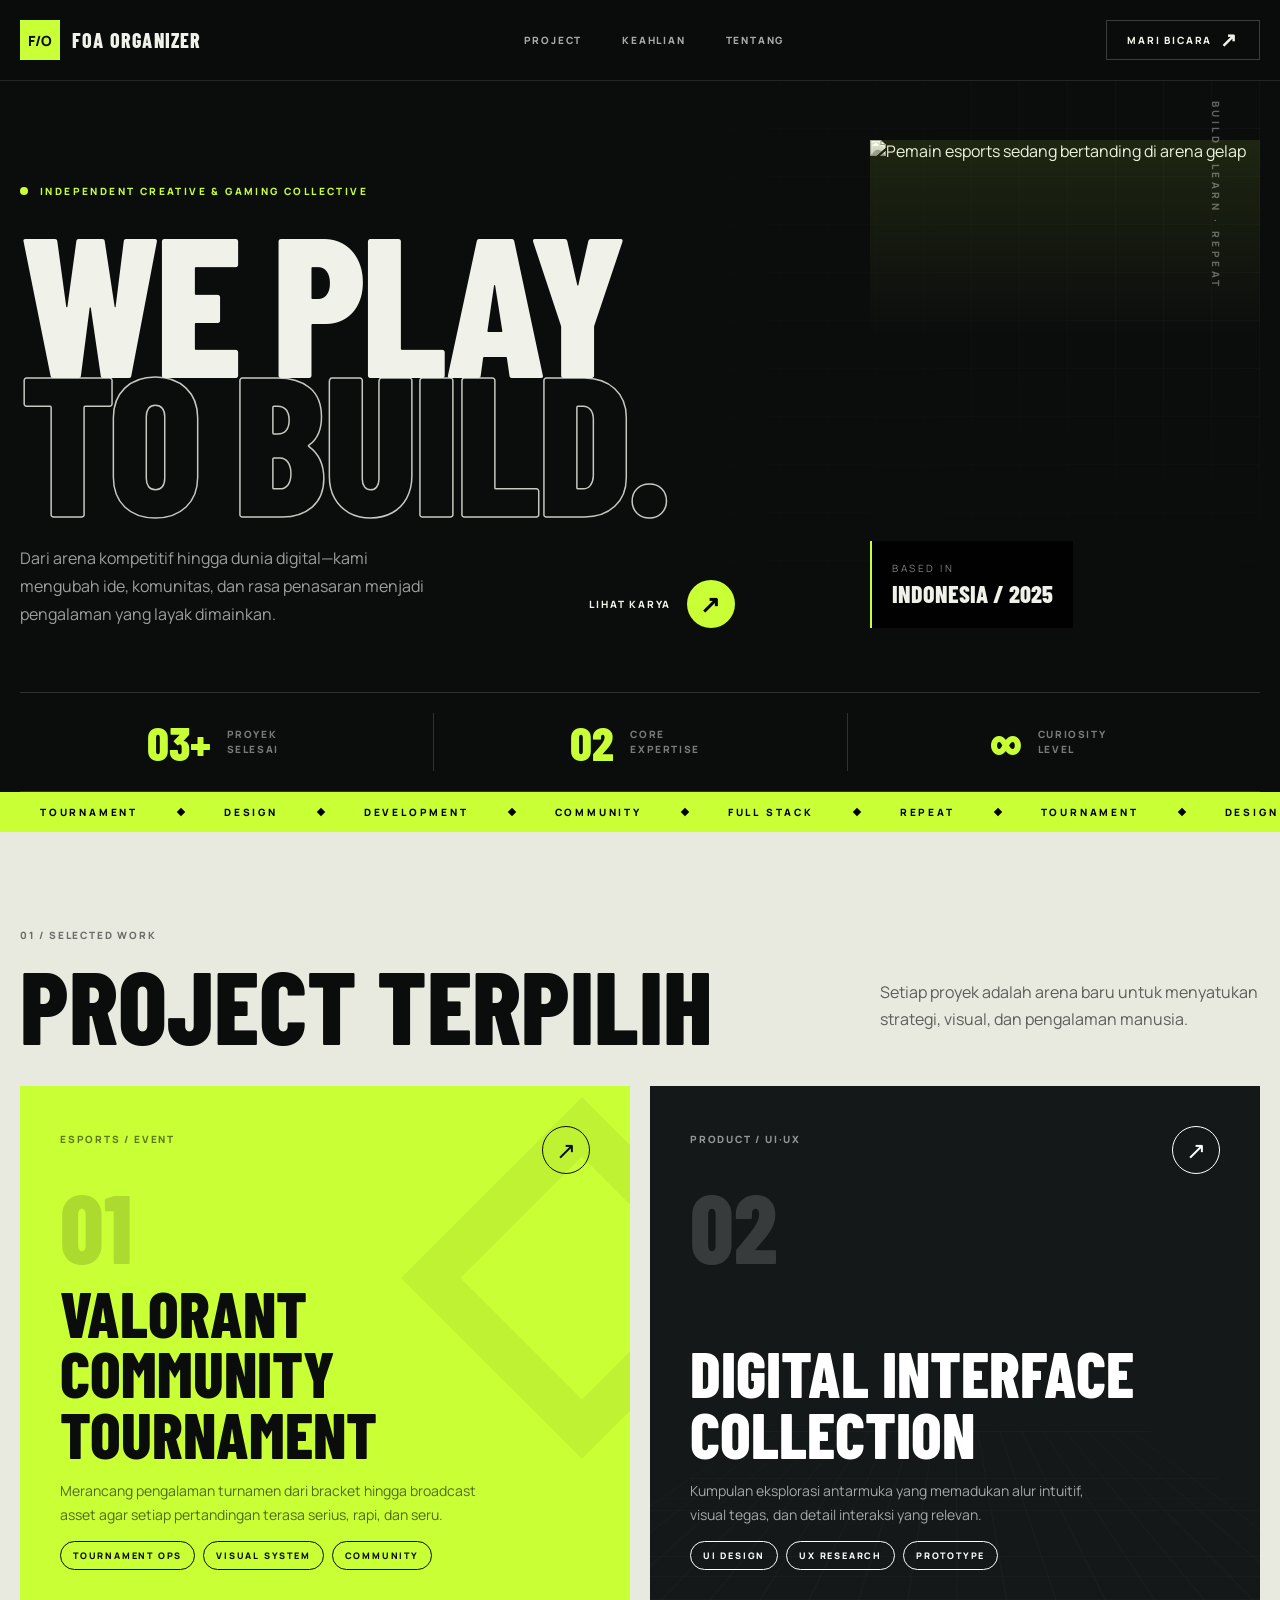
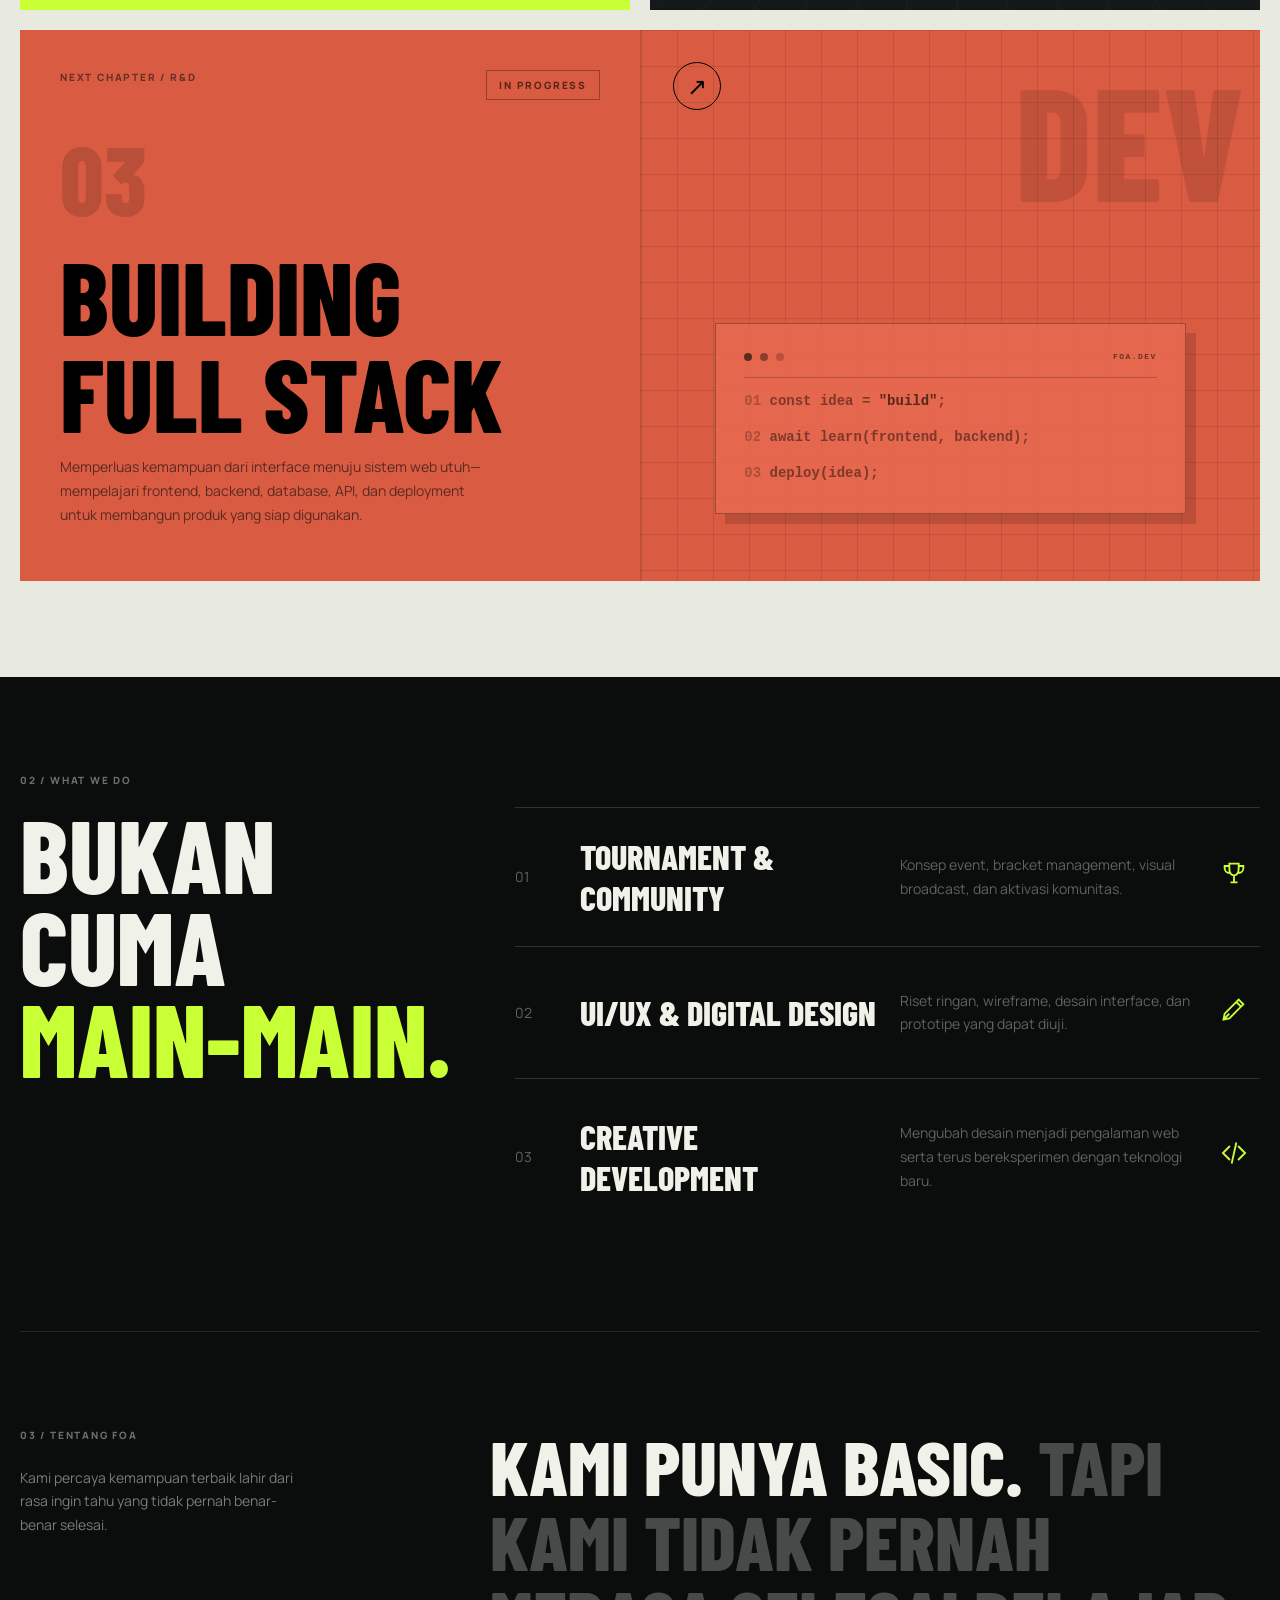
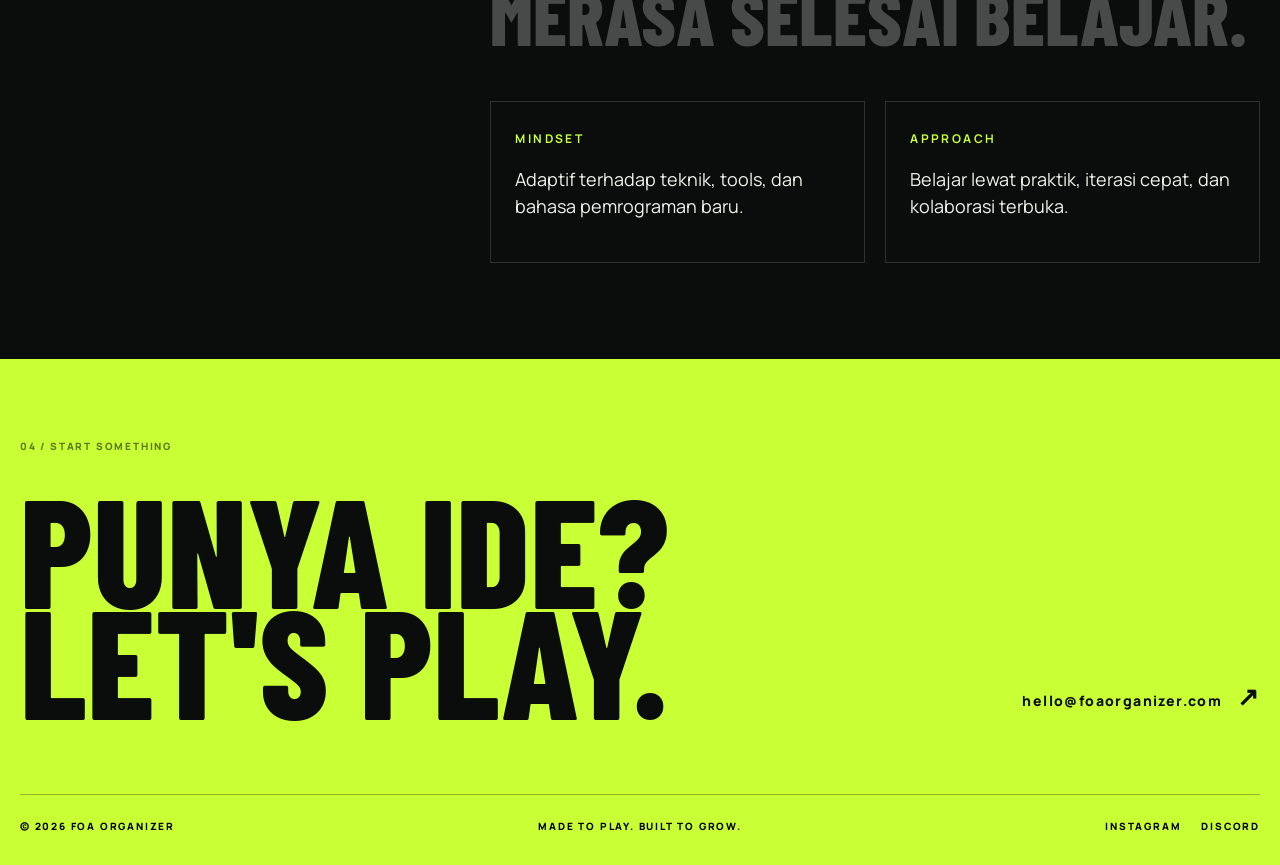
==== portofolio/index.html @ d1e30b4e "Add files via upload" ====
<!doctype html>
<html lang="id">
  <head>
    <meta charset="UTF-8" />
    <meta name="viewport" content="width=device-width, initial-scale=1.0" />
    <meta
      name="description"
      content="FOA Organizer — independent creative and gaming collective."
    />
    <title>FOA Organizer</title>
    <link rel="preconnect" href="https://fonts.googleapis.com" />
    <link rel="preconnect" href="https://fonts.gstatic.com" crossorigin />
    <link
      href="https://fonts.googleapis.com/css2?family=Barlow+Condensed:wght@600;700;800;900&family=Manrope:wght@400;500;600;700;800&display=swap"
      rel="stylesheet"
    />
    <link rel="stylesheet" href="styles.css" />
  </head>
  <body>
    <div class="site-shell">
      <header class="site-header">
        <div class="container header-inner">
          <a href="#" class="brand" aria-label="FOA Organizer">
            <span class="brand-mark">F/O</span>
            <span class="display-font brand-name">FOA ORGANIZER</span>
          </a>
          <nav class="desktop-nav" aria-label="Navigasi utama">
            <a href="#project" class="nav-link">Project</a>
            <a href="#keahlian" class="nav-link">Keahlian</a>
            <a href="#tentang" class="nav-link">Tentang</a>
          </nav>
          <a href="#kontak" class="contact-link desktop-contact"
            >Mari bicara <span class="arrow-icon">↗</span></a
          >
          <button
            class="menu-toggle"
            type="button"
            aria-label="Buka menu"
            aria-expanded="false"
          >
            <span></span><span></span>
          </button>
        </div>
        <nav class="mobile-nav" aria-label="Navigasi mobile" hidden>
          <a href="#project">Project</a>
          <a href="#keahlian">Keahlian</a>
          <a href="#tentang">Tentang</a>
          <a href="#kontak" class="mobile-contact"
            >Mari bicara <span class="arrow-icon">↗</span></a
          >
        </nav>
      </header>

      <main>
        <section class="hero container">
          <div class="hero-grid" aria-hidden="true"></div>
          <div class="hero-content">
            <div>
              <div class="eyebrow status">
                <span class="status-dot"></span>Independent creative &amp;
                gaming collective
              </div>
              <h1 class="display-font hero-title">
                WE PLAY<span class="outline-text">TO BUILD.</span>
              </h1>
              <div class="hero-intro">
                <p>
                  Dari arena kompetitif hingga dunia digital—kami mengubah ide,
                  komunitas, dan rasa penasaran menjadi pengalaman yang layak
                  dimainkan.
                </p>
                <a href="#project" class="work-link"
                  >Lihat karya <span class="round-arrow">↗</span></a
                >
              </div>
            </div>
            <div class="hero-image-wrap">
              <div class="hero-image">
                <img
                  src="https://images.unsplash.com/photo-1564091027786-0d18847936eb?crop=entropy&amp;cs=tinysrgb&amp;fit=crop&amp;fm=jpg&amp;q=85&amp;w=1400"
                  alt="Pemain esports sedang bertanding di arena gelap"
                  fetchpriority="high"
                />
                <div class="image-gradient"></div>
                <div class="location-label">
                  <span>Based in</span>
                  <strong class="display-font">INDONESIA / 2025</strong>
                </div>
              </div>
              <span class="image-note">Build · Learn · Repeat</span>
            </div>
          </div>
          <div class="stats">
            <div>
              <strong class="display-font">03+</strong
              ><span>Proyek selesai</span>
            </div>
            <div>
              <strong class="display-font">02</strong
              ><span>Core expertise</span>
            </div>
            <div>
              <strong class="display-font">∞</strong
              ><span>Curiosity level</span>
            </div>
          </div>
        </section>

        <div class="ticker" aria-hidden="true">
          <div class="ticker-track">
            <div class="ticker-group">
              <span>TOURNAMENT</span><i></i><span>DESIGN</span><i></i
              ><span>DEVELOPMENT</span><i></i> <span>COMMUNITY</span><i></i
              ><span>FULL STACK</span><i></i><span>REPEAT</span><i></i>
            </div>
            <div class="ticker-group">
              <span>TOURNAMENT</span><i></i><span>DESIGN</span><i></i
              ><span>DEVELOPMENT</span><i></i> <span>COMMUNITY</span><i></i
              ><span>FULL STACK</span><i></i><span>REPEAT</span><i></i>
            </div>
          </div>
        </div>

        <section id="project" class="projects section-light">
          <div class="container">
            <div class="section-heading">
              <div>
                <p class="section-kicker">01 / Selected work</p>
                <h2 class="display-font">PROJECT TERPILIH</h2>
              </div>
              <p>
                Setiap proyek adalah arena baru untuk menyatukan strategi,
                visual, dan pengalaman manusia.
              </p>
            </div>
            <div class="project-cards">
              <article class="project-card lime-card">
                <div class="lime-shape" aria-hidden="true"></div>
                <div class="card-top">
                  <div>
                    <span class="card-category">ESPORTS / EVENT</span
                    ><span class="project-number display-font">01</span>
                  </div>
                  <span class="card-arrow">↗</span>
                </div>
                <div>
                  <h3 class="display-font">Valorant Community Tournament</h3>
                  <p>
                    Merancang pengalaman turnamen dari bracket hingga broadcast
                    asset agar setiap pertandingan terasa serius, rapi, dan
                    seru.
                  </p>
                  <div class="tags">
                    <span>Tournament Ops</span><span>Visual System</span
                    ><span>Community</span>
                  </div>
                </div>
              </article>
              <article class="project-card dark-card">
                <div class="project-grid" aria-hidden="true"></div>
                <div class="card-top">
                  <div>
                    <span class="card-category">PRODUCT / UI·UX</span
                    ><span class="project-number display-font">02</span>
                  </div>
                  <span class="card-arrow">↗</span>
                </div>
                <div>
                  <h3 class="display-font">Digital Interface Collection</h3>
                  <p>
                    Kumpulan eksplorasi antarmuka yang memadukan alur intuitif,
                    visual tegas, dan detail interaksi yang relevan.
                  </p>
                  <div class="tags">
                    <span>UI Design</span><span>UX Research</span
                    ><span>Prototype</span>
                  </div>
                </div>
              </article>
            </div>
            <article class="next-chapter">
              <div class="next-copy">
                <div class="card-top">
                  <span class="card-category">NEXT CHAPTER / R&amp;D</span
                  ><span class="progress-label">In progress</span>
                </div>
                <div>
                  <span class="project-number display-font">03</span>
                  <h3 class="display-font">BUILDING<br />FULL STACK</h3>
                  <p>
                    Memperluas kemampuan dari interface menuju sistem web
                    utuh—mempelajari frontend, backend, database, API, dan
                    deployment untuk membangun produk yang siap digunakan.
                  </p>
                </div>
              </div>
              <div class="code-art">
                <div class="code-window">
                  <div class="code-window-head">
                    <span></span><span></span><span></span
                    ><small>foa.dev</small>
                  </div>
                  <div class="code-lines">
                    <p><b>01</b> const idea = <em>"build"</em>;</p>
                    <p><b>02</b> await learn(frontend, backend);</p>
                    <p><b>03</b> deploy(idea);</p>
                  </div>
                </div>
                <span class="code-title display-font">DEV</span
                ><span class="city-arrow">↗</span>
              </div>
            </article>
          </div>
        </section>

        <section id="keahlian" class="services container">
          <p class="section-kicker muted">02 / What we do</p>
          <div class="services-layout">
            <h2 class="display-font">
              BUKAN CUMA<br /><span>MAIN-MAIN.</span>
            </h2>
            <div>
              <div class="service-row">
                <span>01</span>
                <h3 class="display-font">Tournament &amp; Community</h3>
                <p>
                  Konsep event, bracket management, visual broadcast, dan
                  aktivasi komunitas.
                </p>
                <b aria-hidden="true"
                  ><svg viewBox="0 0 24 24">
                    <path
                      d="M8 4h8v4c0 4-1.8 6-4 6s-4-2-4-6V4ZM9 20h6M12 14v6M8 6H4v2c0 2.2 1.8 4 4 4M16 6h4v2c0 2.2-1.8 4-4 4"
                    /></svg
                ></b>
              </div>
              <div class="service-row">
                <span>02</span>
                <h3 class="display-font">UI/UX &amp; Digital Design</h3>
                <p>
                  Riset ringan, wireframe, desain interface, dan prototipe yang
                  dapat diuji.
                </p>
                <b aria-hidden="true"
                  ><svg viewBox="0 0 24 24">
                    <path
                      d="m4 16-1 5 5-1L20 8l-4-4L4 16ZM14 6l4 4M3 21l5-5"
                    /></svg
                ></b>
              </div>
              <div class="service-row">
                <span>03</span>
                <h3 class="display-font">Creative Development</h3>
                <p>
                  Mengubah desain menjadi pengalaman web serta terus
                  bereksperimen dengan teknologi baru.
                </p>
                <b aria-hidden="true"
                  ><svg viewBox="0 0 24 24">
                    <path d="m8.5 6-6 6 6 6M15.5 6l6 6-6 6M14 3l-4 18" /></svg
                ></b>
              </div>
            </div>
          </div>
        </section>

        <section id="tentang" class="about container">
          <div>
            <p class="section-kicker muted">03 / Tentang FOA</p>
            <p class="about-lead">
              Kami percaya kemampuan terbaik lahir dari rasa ingin tahu yang
              tidak pernah benar-benar selesai.
            </p>
          </div>
          <div>
            <p class="about-title display-font">
              KAMI PUNYA BASIC.<span>
                TAPI KAMI TIDAK PERNAH MERASA SELESAI BELAJAR.</span
              >
            </p>
            <div class="about-cards">
              <div>
                <b>Mindset</b>
                <p>
                  Adaptif terhadap teknik, tools, dan bahasa pemrograman baru.
                </p>
              </div>
              <div>
                <b>Approach</b>
                <p>
                  Belajar lewat praktik, iterasi cepat, dan kolaborasi terbuka.
                </p>
              </div>
            </div>
          </div>
        </section>

        <section id="kontak" class="contact-section">
          <div class="container">
            <p class="section-kicker dark-muted">04 / Start something</p>
            <div class="contact-content">
              <h2 class="display-font">PUNYA IDE?<br />LET'S PLAY.</h2>
              <a href="mailto:hello@foaorganizer.com" class="email-link"
                >hello@foaorganizer.com <span>↗</span></a
              >
            </div>
          </div>
        </section>
      </main>
      <footer>
        <div class="container footer-inner">
          <span>© 2026 FOA Organizer</span
          ><span>Made to play. Built to grow.</span>
          <div><a href="#">Instagram</a><a href="#">Discord</a></div>
        </div>
      </footer>
    </div>
    <script src="script.js"></script>
  </body>
</html>
---- portofolio/styles.css ----
* {
  box-sizing: border-box;
}
html {
  scroll-behavior: smooth;
}
body {
  margin: 0;
  min-width: 320px;
  background: #0b0d0d;
  color: #f0f1e9;
  font-family: Manrope, sans-serif;
}
a {
  color: inherit;
  text-decoration: none;
}
.container {
  width: min(100% - 40px, 1312px);
  margin: auto;
}
.display-font {
  font-family: "Barlow Condensed", sans-serif;
  font-weight: 800;
  text-transform: uppercase;
}
.site-header {
  position: fixed;
  inset: 0 0 auto;
  z-index: 10;
  border-bottom: 1px solid #ffffff1a;
  background: #0b0d0ddb;
  backdrop-filter: blur(18px);
}
.header-inner {
  height: 80px;
  display: flex;
  align-items: center;
  justify-content: space-between;
}
.brand {
  display: flex;
  align-items: center;
  gap: 12px;
}
.brand-mark {
  display: grid;
  place-items: center;
  width: 40px;
  height: 40px;
  background: #c9ff35;
  color: #0b0d0d;
  font-size: 14px;
  font-weight: 900;
}
.brand-name {
  font-size: 20px;
  letter-spacing: 0.06em;
}
.desktop-nav {
  display: flex;
  gap: 40px;
}
.nav-link,
.contact-link,
.eyebrow,
.section-kicker,
.card-category,
.tags,
.progress-label,
.work-link,
footer {
  font-size: 10px;
  font-weight: 800;
  letter-spacing: 0.18em;
  text-transform: uppercase;
}
.nav-link {
  color: #ffffffa6;
  position: relative;
}
.nav-link:after {
  content: "";
  position: absolute;
  bottom: -8px;
  left: 0;
  width: 100%;
  height: 1px;
  background: #c9ff35;
  transform: scaleX(0);
  transition: 0.2s;
}
.nav-link:hover {
  color: #fff;
}
.nav-link:hover:after {
  transform: scaleX(1);
}
.contact-link {
  display: flex;
  align-items: center;
  gap: 8px;
  border: 1px solid #ffffff33;
  padding: 12px 20px;
}
.contact-link:hover {
  background: #c9ff35;
  color: #000;
  border-color: #c9ff35;
}
.arrow-icon {
  font-size: 20px;
  line-height: 10px;
}
.menu-toggle {
  display: none;
  background: none;
  border: 1px solid #ffffff33;
  width: 44px;
  height: 44px;
}
.menu-toggle span {
  display: block;
  width: 20px;
  height: 1px;
  background: #fff;
  margin: 6px auto;
  transition: 0.2s;
}
.menu-toggle.is-open span:first-child {
  transform: translateY(3.5px) rotate(45deg);
}
.menu-toggle.is-open span:last-child {
  transform: translateY(-3.5px) rotate(-45deg);
}
.mobile-nav {
  padding: 16px 20px;
  background: #0b0d0d;
  border-top: 1px solid #ffffff1a;
}
.mobile-nav a {
  display: block;
  border-bottom: 1px solid #ffffff1a;
  padding: 16px 0;
  font: 800 30px "Barlow Condensed";
  text-transform: uppercase;
}
.mobile-contact {
  display: flex !important;
  align-items: center;
  justify-content: space-between;
  margin-top: 24px;
  border: 0 !important;
  background: #c9ff35;
  color: #000;
  padding: 16px 20px !important;
  font:
    800 10px Manrope,
    sans-serif !important;
  letter-spacing: 0.16em;
}
.hero {
  min-height: 760px;
  padding-top: 140px;
  position: relative;
}
.hero-grid,
.project-grid {
  background-image:
    linear-gradient(#ffffff12 1px, transparent 1px),
    linear-gradient(90deg, #ffffff12 1px, transparent 1px);
  background-size: 48px 48px;
}
.hero-grid {
  position: absolute;
  right: 0;
  top: 80px;
  width: 62%;
  height: 520px;
  opacity: 0.3;
  mask-image: linear-gradient(to left, #000, transparent);
}
.hero-content {
  position: relative;
  z-index: 1;
  display: grid;
  grid-template-columns: 1.2fr 0.8fr;
  gap: 48px;
  align-items: end;
}
.eyebrow {
  color: #c9ff35;
  letter-spacing: 0.24em;
}
.status-dot {
  display: inline-block;
  width: 8px;
  height: 8px;
  border-radius: 50%;
  background: #c9ff35;
  margin-right: 12px;
  animation: pulse 1.5s infinite;
}
.hero-title {
  font-size: clamp(90px, 15.5vw, 224px);
  line-height: 0.7;
  letter-spacing: -0.025em;
  margin: 32px 0 0;
}
.outline-text {
  display: block;
  color: transparent;
  -webkit-text-stroke: 1.5px #f0f1e9d1;
}
.hero-intro {
  display: flex;
  align-items: end;
  justify-content: space-between;
  gap: 28px;
  margin-top: 36px;
}
.hero-intro p {
  max-width: 430px;
  color: #ffffff99;
  line-height: 1.75;
  margin: 0;
}
.work-link {
  display: flex;
  align-items: center;
  gap: 16px;
  white-space: nowrap;
}
.round-arrow {
  display: grid;
  place-items: center;
  width: 48px;
  height: 48px;
  border-radius: 50%;
  background: #c9ff35;
  color: #000;
  font-size: 24px;
  transition: 0.3s;
}
.work-link:hover .round-arrow {
  transform: rotate(45deg);
}
.hero-image-wrap {
  position: relative;
}
.hero-image {
  position: relative;
  overflow: hidden;
  max-width: 390px;
  aspect-ratio: 4/5;
  margin-left: auto;
}
.hero-image img {
  width: 100%;
  height: 100%;
  object-fit: cover;
  filter: grayscale(1);
}
.image-gradient {
  position: absolute;
  inset: 0;
  background: linear-gradient(to top, #0b0d0d, transparent 60%, #c9ff351a);
}
.location-label {
  position: absolute;
  bottom: 0;
  left: 0;
  padding: 20px;
  border-left: 2px solid #c9ff35;
  background: #000d;
  backdrop-filter: blur(8px);
}
.location-label span {
  display: block;
  color: #ffffff80;
  font-size: 10px;
  letter-spacing: 0.25em;
  text-transform: uppercase;
}
.location-label strong {
  display: block;
  font-size: 24px;
  margin-top: 4px;
}
.image-note {
  position: absolute;
  right: -50px;
  top: 48px;
  transform: rotate(90deg);
  color: #ffffff59;
  font-size: 10px;
  font-weight: 800;
  letter-spacing: 0.35em;
  text-transform: uppercase;
}
.stats {
  display: grid;
  grid-template-columns: repeat(3, 1fr);
  border-block: 1px solid #ffffff26;
  margin-top: 64px;
  padding: 20px 0;
}
.stats div {
  display: flex;
  align-items: center;
  justify-content: center;
  gap: 16px;
}
.stats div + div {
  border-left: 1px solid #ffffff26;
}
.stats strong {
  font-size: 48px;
  color: #c9ff35;
}
.stats span {
  max-width: 80px;
  color: #ffffff73;
  font-size: 10px;
  font-weight: 800;
  letter-spacing: 0.16em;
  text-transform: uppercase;
  line-height: 1.5;
}
.ticker {
  overflow: hidden;
  border-block: 1px solid #c9ff3540;
  background: #c9ff35;
  color: #000;
  padding: 12px 0;
}
.ticker-track {
  display: flex;
  width: max-content;
  animation: ticker 24s linear infinite;
}
.ticker-group {
  display: flex;
  flex-shrink: 0;
  align-items: center;
}
.ticker-group span {
  padding: 0 40px;
  font-size: 10px;
  font-weight: 900;
  letter-spacing: 0.28em;
}
.ticker-group i {
  width: 6px;
  height: 6px;
  background: #000;
  transform: rotate(45deg);
}
.section-light {
  background: #e8e9df;
  color: #0b0d0d;
  padding: 96px 0;
}
.section-heading {
  display: flex;
  align-items: end;
  justify-content: space-between;
  gap: 30px;
  margin-bottom: 36px;
}
.section-kicker {
  margin: 0;
  color: #0008;
}
.section-heading h2 {
  font-size: clamp(60px, 8vw, 112px);
  line-height: 0.9;
  margin: 16px 0 0;
}
.section-heading > p {
  max-width: 380px;
  color: #0009;
  line-height: 1.7;
}
.project-cards {
  display: grid;
  grid-template-columns: repeat(2, 1fr);
  gap: 20px;
}
.project-card {
  min-height: 500px;
  padding: 40px;
  display: flex;
  flex-direction: column;
  justify-content: space-between;
  position: relative;
  overflow: hidden;
  transition: transform 0.35s;
}
.project-card:hover {
  transform: translateY(-6px);
}
.lime-card {
  background: #c9ff35;
}
.dark-card {
  background: #151818;
  color: #fff;
}
.lime-shape {
  position: absolute;
  right: -80px;
  top: 64px;
  width: 256px;
  height: 256px;
  transform: rotate(45deg);
  border: 42px solid #0000000d;
  transition: 0.7s;
}
.lime-card:hover .lime-shape {
  transform: rotate(55deg);
}
.project-grid {
  position: absolute;
  inset: 0;
  opacity: 0.25;
  background-size: 34px 34px;
  transform: perspective(500px) rotateX(58deg) scale(1.5);
  transform-origin: bottom;
}
.card-top {
  position: relative;
  display: flex;
  align-items: start;
  justify-content: space-between;
}
.card-category {
  opacity: 0.55;
}
.project-number {
  display: block;
  font-size: 96px;
  opacity: 0.15;
  margin-top: 20px;
}
.card-arrow,
.city-arrow {
  display: grid;
  place-items: center;
  width: 48px;
  height: 48px;
  border: 1px solid currentColor;
  border-radius: 50%;
  font-size: 24px;
}
.project-card h3,
.next-chapter h3 {
  font-size: clamp(48px, 5vw, 72px);
  line-height: 0.95;
  margin: 0;
  position: relative;
}
.project-card p,
.next-chapter p {
  max-width: 430px;
  opacity: 0.62;
  font-size: 14px;
  line-height: 1.7;
  position: relative;
}
.tags {
  display: flex;
  flex-wrap: wrap;
  gap: 8px;
  position: relative;
}
.tags span {
  border: 1px solid currentColor;
  border-radius: 30px;
  padding: 7px 12px;
  font-size: 9px;
}
.next-chapter {
  display: grid;
  grid-template-columns: 1fr 1fr;
  min-height: 430px;
  margin-top: 20px;
  background: #d95b42;
}
.next-copy {
  display: flex;
  flex-direction: column;
  justify-content: space-between;
  padding: 40px;
}
.progress-label {
  border: 1px solid #0000004d;
  padding: 7px 12px;
  color: #0009;
}
.next-chapter h3 {
  font-size: clamp(64px, 8vw, 112px);
  color: #000;
  margin-top: 12px;
}
.code-art {
  position: relative;
  overflow: hidden;
  border-left: 1px solid #0002;
  background:
    linear-gradient(#0000001a 1px, transparent 1px),
    linear-gradient(90deg, #0000001a 1px, transparent 1px);
  background-size: 36px 36px;
}
.code-window {
  position: absolute;
  right: 12%;
  bottom: 12%;
  left: 12%;
  padding: 28px;
  border: 1px solid #0000004d;
  background: #e96b50cc;
  box-shadow: 10px 10px #00000024;
}
.code-window-head {
  display: flex;
  align-items: center;
  gap: 8px;
  padding-bottom: 16px;
  border-bottom: 1px solid #0003;
}
.code-window-head span {
  width: 8px;
  height: 8px;
  border-radius: 50%;
  background: #0009;
}
.code-window-head span:nth-child(2) {
  background: #0006;
}
.code-window-head span:nth-child(3) {
  background: #0003;
}
.code-window-head small {
  margin-left: auto;
  color: #0008;
  font: 700 8px monospace;
  letter-spacing: 0.18em;
  text-transform: uppercase;
}
.code-lines {
  color: #000b;
  font: 700 10px/1.5 monospace;
}
.code-lines p {
  margin: 12px 0 0;
}
.code-lines b {
  color: #0006;
}
.code-lines em {
  color: #000;
  font-style: normal;
}
.code-title {
  position: absolute;
  top: 28px;
  right: 16px;
  color: #0000001a;
  font-size: 10rem;
  line-height: 1;
}
.city-title {
  position: absolute;
  right: 28px;
  bottom: 20px;
  font-size: 12rem;
  color: #0000001a;
}
.city-arrow {
  position: absolute;
  top: 32px;
  left: 32px;
  color: #000;
}
.services {
  padding-block: 96px;
  border-bottom: 1px solid #ffffff1a;
}
.services-layout {
  display: grid;
  grid-template-columns: 0.75fr 1.25fr;
  gap: 48px;
  margin-top: 20px;
}
.services h2 {
  font-size: clamp(60px, 8vw, 112px);
  line-height: 0.9;
  margin: 0;
}
.services h2 span {
  color: #c9ff35;
}
.service-row {
  display: grid;
  grid-template-columns: 45px 1fr 1fr 40px;
  gap: 20px;
  align-items: center;
  padding: 28px 0;
  border-top: 1px solid #ffffff26;
  transition:
    transform 250ms ease,
    background-color 250ms ease;
}
.service-row > span,
.service-row p {
  color: #ffffff59;
  font-size: 14px;
}
.service-row h3 {
  font-size: 34px;
  margin: 0;
}
.service-row p {
  line-height: 1.7;
}
.service-row b {
  color: #c9ff35;
  font-size: 22px;
}
.service-row b svg {
  width: 28px;
  height: 28px;
  fill: none;
  stroke: currentColor;
  stroke-width: 1.6;
}
.service-row:hover {
  transform: translateX(4px);
  background-color: #ffffff09;
}
.about {
  display: grid;
  grid-template-columns: 0.7fr 1.3fr;
  gap: 56px;
  padding-block: 96px;
}
.muted {
  color: #ffffff66;
}
.about-lead {
  max-width: 280px;
  color: #ffffff73;
  font-size: 14px;
  line-height: 1.7;
  margin-top: 24px;
}
.about-title {
  font-size: clamp(45px, 6vw, 88px);
  line-height: 0.98;
  margin: 0;
}
.about-title span {
  color: #ffffff40;
}
.about-cards {
  display: grid;
  grid-template-columns: repeat(2, 1fr);
  gap: 20px;
  margin-top: 48px;
}
.about-cards > div {
  border: 1px solid #ffffff26;
  padding: 24px;
}
.about-cards b {
  color: #c9ff35;
  font-size: 12px;
  letter-spacing: 0.2em;
  text-transform: uppercase;
}
.about-cards p {
  font-size: 18px;
  line-height: 1.5;
}
.contact-section {
  background: #c9ff35;
  color: #0b0d0d;
  padding: 80px 0;
}
.dark-muted {
  color: #0008;
}
.contact-content {
  display: flex;
  align-items: end;
  justify-content: space-between;
  gap: 40px;
  margin-top: 40px;
}
.contact-content h2 {
  font-size: clamp(72px, 12vw, 168px);
  line-height: 0.72;
  margin: 0;
}
.email-link {
  font-size: 14px;
  font-weight: 800;
  letter-spacing: 0.1em;
}
.email-link span {
  font-size: 26px;
  margin-left: 10px;
}
footer {
  background: #c9ff35;
  color: #000;
  padding: 0 0 32px;
}
.footer-inner {
  display: flex;
  align-items: center;
  justify-content: space-between;
  gap: 20px;
  border-top: 1px solid #0004;
  padding-top: 24px;
}
.footer-inner > div {
  display: flex;
  gap: 20px;
}
.footer-inner a:hover {
  text-decoration: underline;
}
@keyframes pulse {
  50% {
    opacity: 0.35;
  }
}
@keyframes ticker {
  to {
    transform: translateX(-50%);
  }
}
@media (max-width: 800px) {
  .container {
    width: min(100% - 40px, 640px);
  }
  .desktop-nav,
  .desktop-contact {
    display: none;
  }
  .menu-toggle {
    display: block;
  }
  .mobile-nav[hidden] {
    display: none;
  }
  .hero {
    padding-top: 130px;
  }
  .hero-content,
  .services-layout,
  .about,
  .next-chapter {
    grid-template-columns: 1fr;
  }
  .hero-image-wrap {
    margin-top: 20px;
  }
  .hero-image {
    margin-left: 0;
  }
  .image-note {
    display: none;
  }
  .project-cards {
    grid-template-columns: 1fr;
  }
  .section-heading,
  .contact-content {
    display: block;
  }
  .section-heading > p {
    margin-top: 24px;
  }
  .service-row {
    grid-template-columns: 35px 1fr 35px;
  }
  .service-row p {
    grid-column: 2;
  }
  .service-row b {
    grid-column: 3;
    grid-row: 1;
  }
  .code-art {
    min-height: 300px;
    border: 0;
    border-top: 1px solid #0002;
  }
  .footer-inner {
    flex-direction: column;
    align-items: flex-start;
  }
}
@media (max-width: 520px) {
  .hero-title {
    font-size: 82px;
  }
  .hero-intro {
    display: block;
  }
  .work-link {
    margin-top: 28px;
  }
  .stats {
    grid-template-columns: 1fr;
  }
  .stats div {
    justify-content: flex-start;
  }
  .stats div + div {
    border: 0;
  }
  .project-card,
  .next-copy {
    padding: 28px;
  }
  .section-light,
  .services,
  .about {
    padding-block: 72px;
  }
  .about-cards {
    grid-template-columns: 1fr;
  }
  .footer-inner {
    font-size: 9px;
  }
  .outline-text {
    -webkit-text-stroke-width: 1px;
  }
  .ticker-group span {
    padding: 0 28px;
  }
  .code-window {
    right: 8%;
    bottom: 10%;
    left: 8%;
    padding: 20px;
  }
}
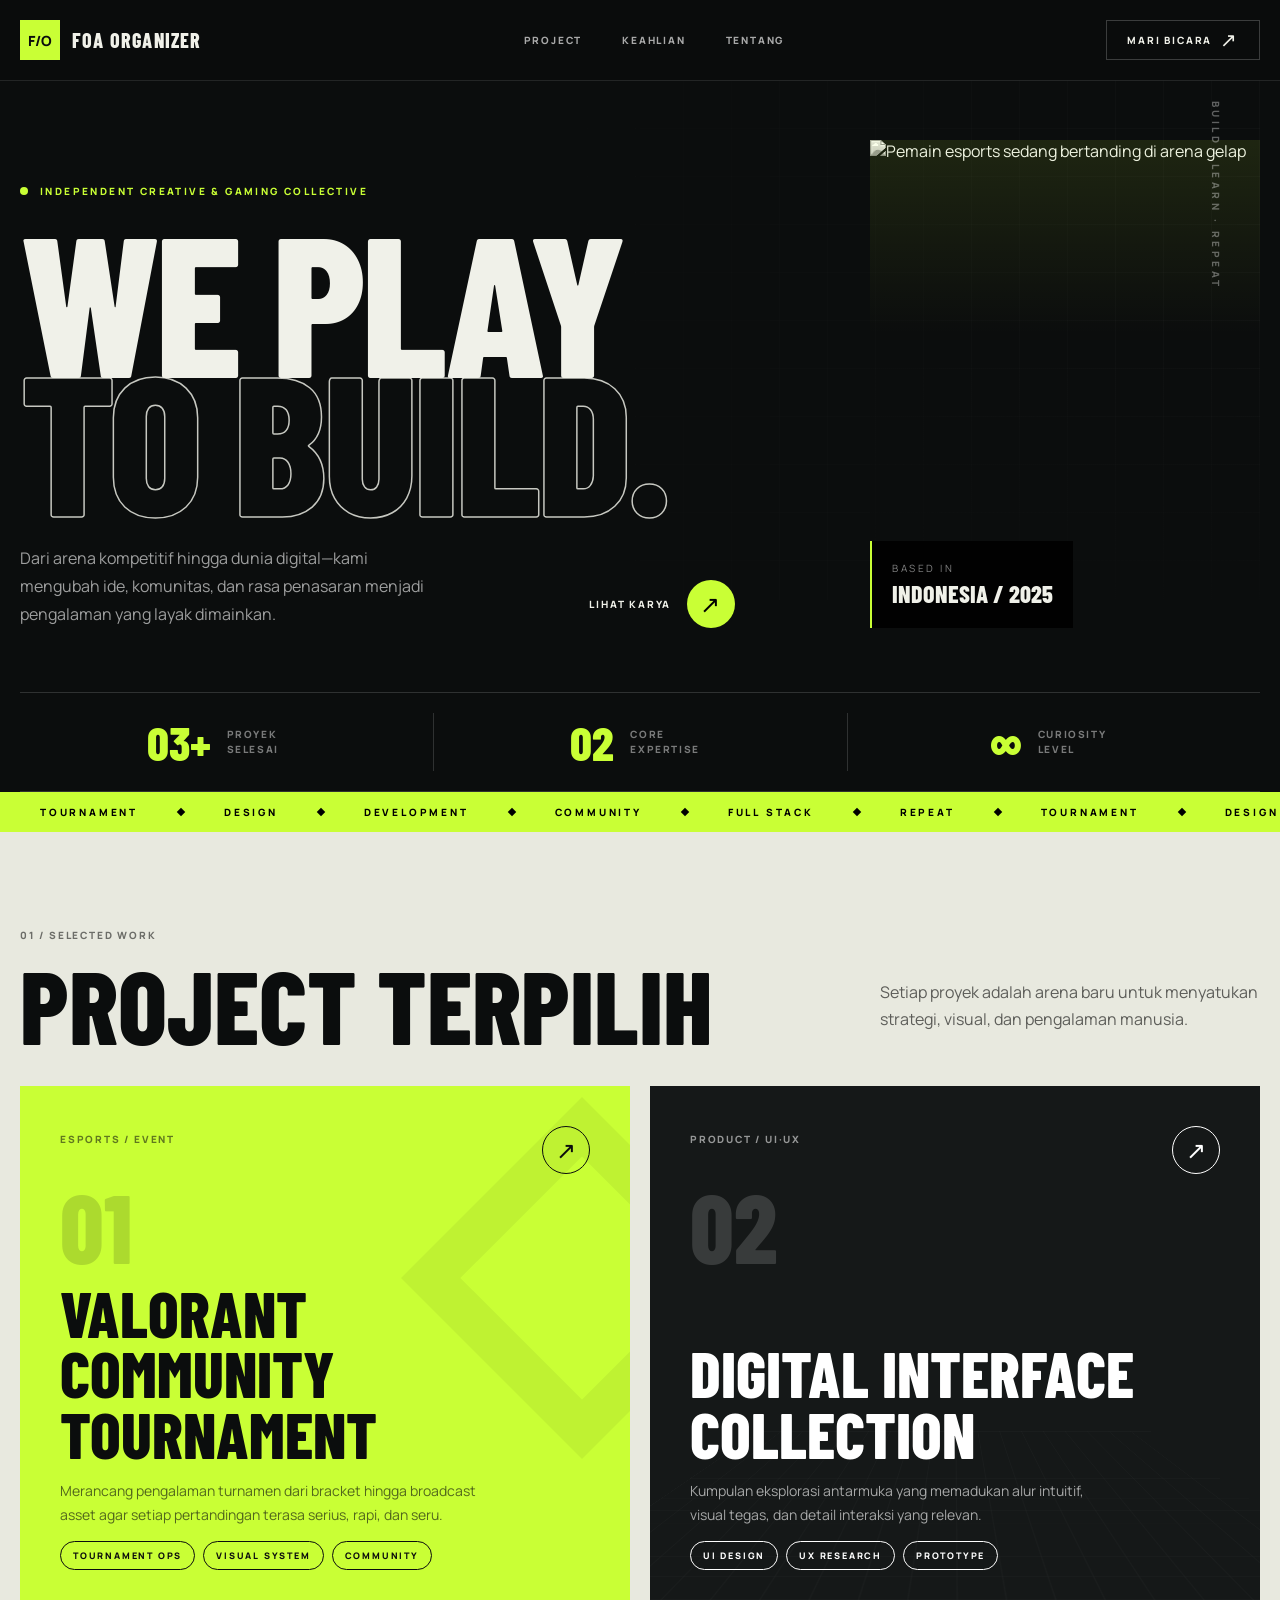
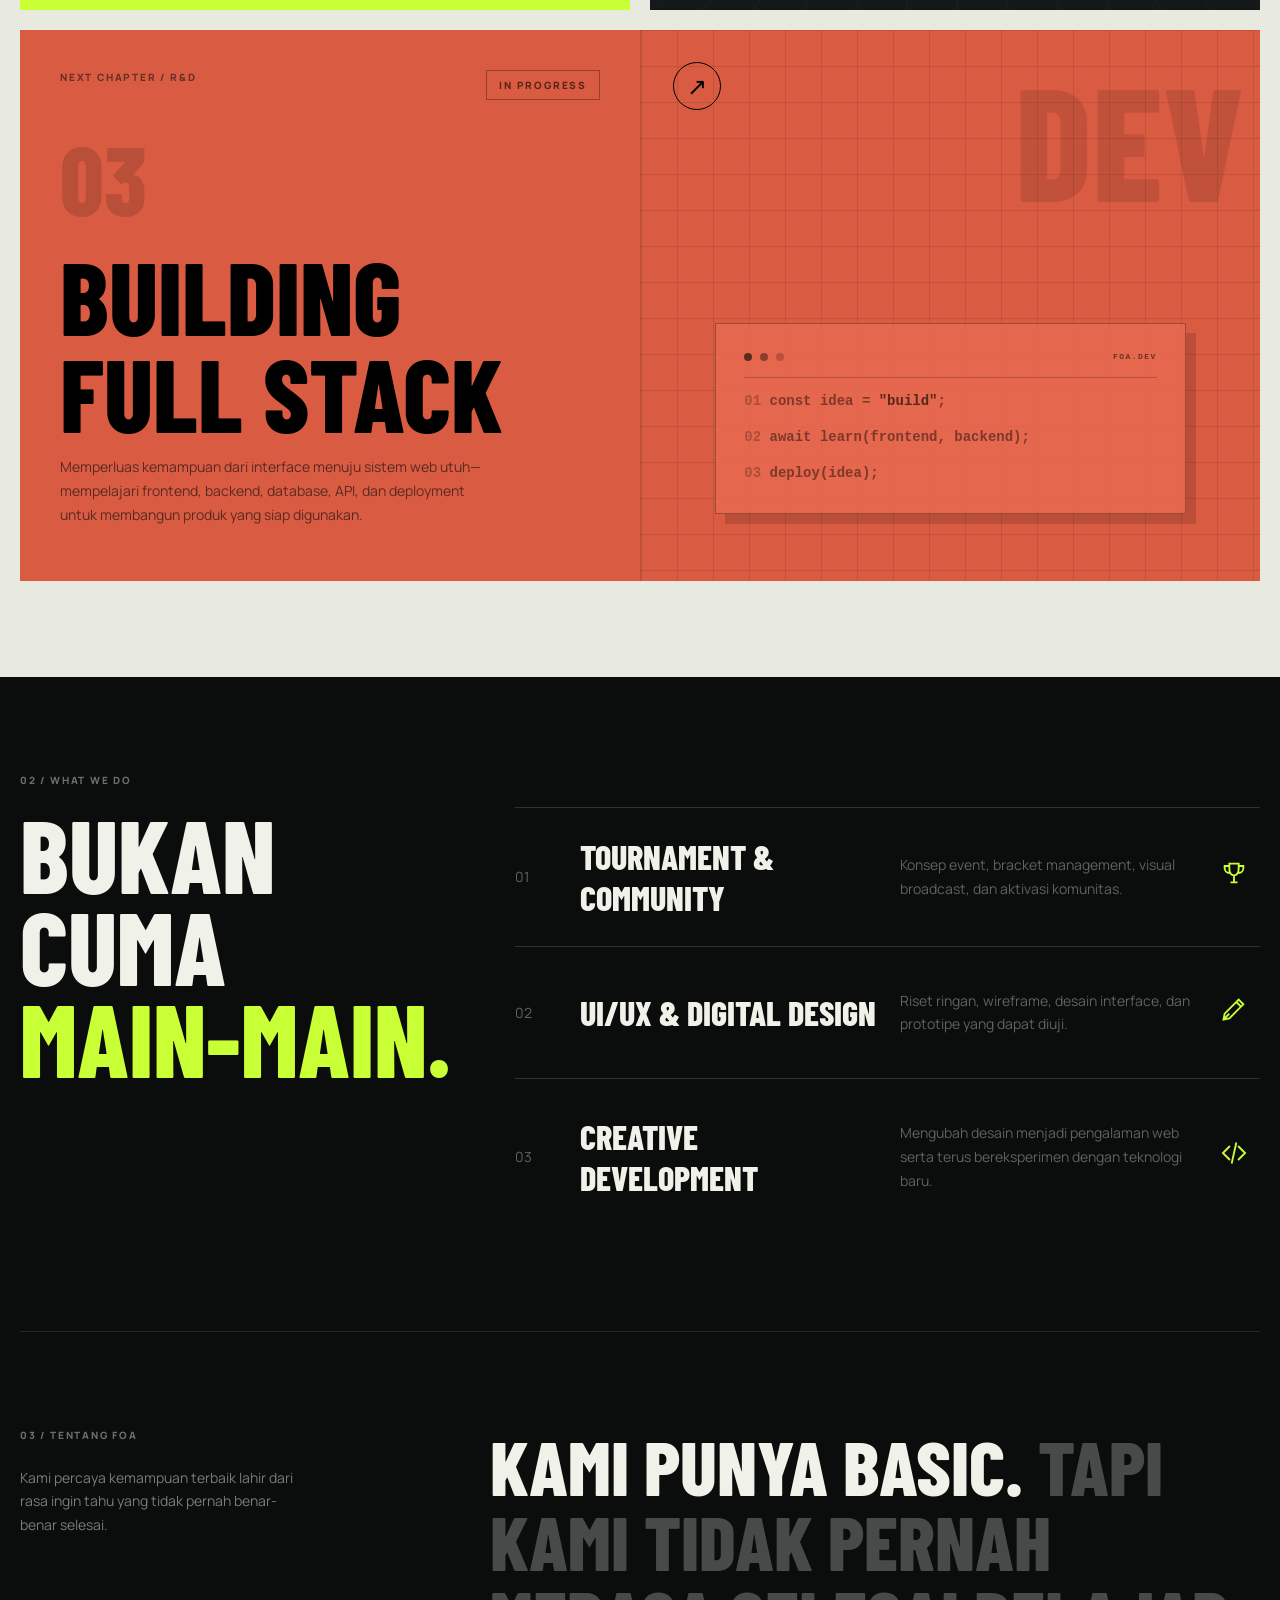
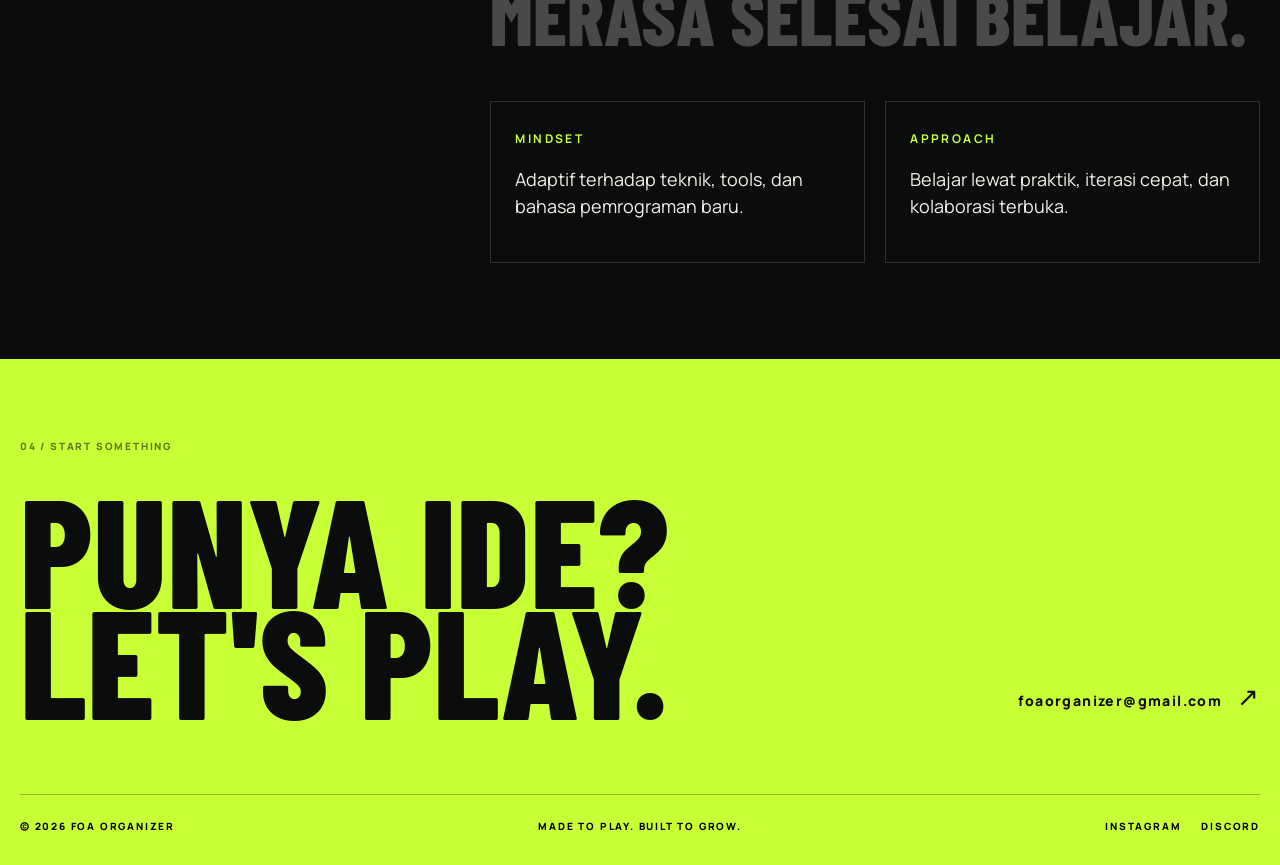
==== commit 73ccb1c2: "Update CSS, Javascript & add new pages" ====
--- a/portofolio/index.html
+++ b/portofolio/index.html
@@ -156,27 +156,33 @@
                   </div>
                 </div>
               </article>
-              <article class="project-card dark-card">
-                <div class="project-grid" aria-hidden="true"></div>
-                <div class="card-top">
+              <a
+                href="Project.html"
+                class="project-card-link"
+                aria-label="Buka project Digital Interface Collection"
+              >
+                <article class="project-card dark-card">
+                  <div class="project-grid" aria-hidden="true"></div>
+                  <div class="card-top">
+                    <div>
+                      <span class="card-category">PRODUCT / UI·UX</span
+                      ><span class="project-number display-font">02</span>
+                    </div>
+                    <span class="card-arrow">↗</span>
+                  </div>
                   <div>
-                    <span class="card-category">PRODUCT / UI·UX</span
-                    ><span class="project-number display-font">02</span>
-                  </div>
-                  <span class="card-arrow">↗</span>
-                </div>
-                <div>
-                  <h3 class="display-font">Digital Interface Collection</h3>
-                  <p>
-                    Kumpulan eksplorasi antarmuka yang memadukan alur intuitif,
-                    visual tegas, dan detail interaksi yang relevan.
-                  </p>
-                  <div class="tags">
-                    <span>UI Design</span><span>UX Research</span
-                    ><span>Prototype</span>
-                  </div>
-                </div>
-              </article>
+                    <h3 class="display-font">Digital Interface Collection</h3>
+                    <p>
+                      Kumpulan eksplorasi antarmuka yang memadukan alur intuitif,
+                      visual tegas, dan detail interaksi yang relevan.
+                    </p>
+                    <div class="tags">
+                      <span>UI Design</span><span>UX Research</span
+                      ><span>Prototype</span>
+                    </div>
+                  </div>
+                </article>
+              </a>
             </div>
             <article class="next-chapter">
               <div class="next-copy">
@@ -301,7 +307,7 @@
             <div class="contact-content">
               <h2 class="display-font">PUNYA IDE?<br />LET'S PLAY.</h2>
               <a href="mailto:hello@foaorganizer.com" class="email-link"
-                >hello@foaorganizer.com <span>↗</span></a
+                >foaorganizer@gmail.com <span>↗</span></a
               >
             </div>
           </div>
@@ -311,7 +317,7 @@
         <div class="container footer-inner">
           <span>© 2026 FOA Organizer</span
           ><span>Made to play. Built to grow.</span>
-          <div><a href="#">Instagram</a><a href="#">Discord</a></div>
+          <div><a href="#">Instagram</a><a href="https://discord.gg/T8C33Nydy">Discord</a></div>
         </div>
       </footer>
     </div>
--- a/portofolio/styles.css
+++ b/portofolio/styles.css
@@ -387,6 +387,14 @@
   grid-template-columns: repeat(2, 1fr);
   gap: 20px;
 }
+.project-card-link {
+  display: block;
+  color: inherit;
+  text-decoration: none;
+}
+.project-card-link .project-card {
+  height: 100%;
+}
 .project-card {
   min-height: 500px;
   padding: 40px;
@@ -850,4 +858,107 @@
     left: 8%;
     padding: 20px;
   }
-}
+
+
+}
+
+/* Project archive styles */
+
+:root {
+  font-family: "Manrope", sans-serif;
+  color: #f0f1e9;
+  background: #0b0d0d;
+  font-synthesis: none;
+}
+
+* { box-sizing: border-box; }
+html { scroll-behavior: smooth; }
+body { margin: 0; min-width: 320px; background: #0b0d0d; }
+a { color: inherit; text-decoration: none; }
+button { font: inherit; }
+.archive-container { width: min(100% - 40px, 1312px); margin-inline: auto; }
+.archive-display-font { font-family: "Barlow Condensed", sans-serif; font-weight: 800; text-transform: uppercase; }
+.archive-site-header { border-bottom: 1px solid #ffffff1a; }
+.archive-header-inner { height: 80px; display: flex; align-items: center; justify-content: space-between; }
+.archive-brand { display: flex; align-items: center; gap: 12px; }
+.archive-brand-mark { display: grid; place-items: center; width: 40px; height: 40px; background: #c9ff35; color: #000; font-size: 14px; font-weight: 900; transition: transform .2s ease; }
+.archive-brand:hover .archive-brand-mark { transform: rotate(-6deg); }
+.archive-brand-name { font-size: 20px; letter-spacing: .06em; }
+.archive-start-link, .archive-email-link { display: flex; align-items: center; gap: 12px; font-size: 10px; font-weight: 800; letter-spacing: .18em; text-transform: uppercase; }
+.archive-round-arrow { display: grid; place-items: center; border-radius: 50%; background: #c9ff35; color: #000; font-size: 24px; transition: transform .3s ease; }
+.archive-small-arrow { width: 40px; height: 40px; border: 1px solid #ffffff33; background: transparent; color: #fff; font-size: 18px; }
+.archive-start-link:hover .archive-small-arrow { border-color: #c9ff35; background: #c9ff35; color: #000; transform: rotate(45deg); }
+.archive-hero { position: relative; overflow: hidden; border-bottom: 1px solid #ffffff1a; padding: 80px 0 112px; }
+.archive-hero-grid, .art-grid { background-image: linear-gradient(#ffffff12 1px, transparent 1px), linear-gradient(90deg, #ffffff12 1px, transparent 1px); background-size: 48px 48px; }
+.archive-hero-grid { position: absolute; inset: 0 0 0 33%; opacity: .25; mask-image: linear-gradient(to left, #000, transparent); }
+.archive-hero-content { position: relative; }
+.archive-eyebrow, .archive-section-kicker, .project-meta, .project-tags, .category-label, .view-project { font-size: 10px; font-weight: 800; letter-spacing: .2em; text-transform: uppercase; }
+.archive-eyebrow { display: flex; align-items: center; gap: 12px; color: #c9ff35; }
+.archive-status-dot { width: 6px; height: 6px; background: #c9ff35; }
+.archive-title { max-width: 1000px; margin: 32px 0 0; font-size: clamp(76px, 13vw, 176px); line-height: .72; letter-spacing: -.02em; }
+.archive-outline-text { color: transparent; -webkit-text-stroke: 1.5px #f0f1e9d1; }
+.archive-intro { display: flex; align-items: end; justify-content: space-between; gap: 32px; margin-top: 64px; padding-top: 24px; border-top: 1px solid #ffffff26; }
+.archive-intro p { max-width: 520px; margin: 0; color: #ffffff80; font-size: 14px; line-height: 1.8; }
+.project-count { color: #c9ff35; font-size: 40px; white-space: nowrap; }
+.archive-section { padding: 64px 0 96px; }
+.filter-bar { display: flex; align-items: center; justify-content: space-between; gap: 24px; margin-bottom: 48px; padding-bottom: 24px; border-bottom: 1px solid #ffffff26; }
+.archive-section-kicker { margin: 0; color: #ffffff66; }
+.filter-buttons { display: flex; flex-wrap: wrap; gap: 8px; }
+.filter-button { padding: 9px 16px; border: 1px solid #ffffff26; background: transparent; color: #ffffff8c; cursor: pointer; font-size: 9px; font-weight: 900; letter-spacing: .15em; text-transform: uppercase; transition: color .2s ease, border-color .2s ease, background .2s ease; }
+.filter-button:hover { border-color: #fff6; color: #fff; }
+.filter-button.is-active { border-color: #c9ff35; background: #c9ff35; color: #000; }
+.project-list { display: grid; grid-template-columns: repeat(2, minmax(0, 1fr)); gap: 56px 24px; }
+.project-entry { display: block; min-width: 0; }
+.project-entry.is-featured { grid-column: 1 / -1; }
+.project-cover { position: relative; overflow: hidden; aspect-ratio: 4 / 3; border: 1px solid #ffffff1a; }
+.is-featured .project-cover { aspect-ratio: 16 / 8; }
+.project-cover img { display: block; width: 100%; height: 100%; object-fit: cover; transition: transform .7s ease; }
+.project-entry:hover .project-cover img { transform: scale(1.05); }
+.project-cover::after { content: ""; position: absolute; inset: 0; background: linear-gradient(to top, #0009, transparent 60%); pointer-events: none; }
+.category-label { position: absolute; z-index: 1; top: 20px; left: 20px; padding: 7px 12px; border: 1px solid #ffffff40; background: #0009; backdrop-filter: blur(8px); font-size: 8px; }
+.view-project { position: absolute; z-index: 1; right: 20px; bottom: 20px; padding: 10px 12px; background: #c9ff35; color: #000; font-size: 8px; opacity: 0; transition: opacity .3s ease; }
+.project-entry:hover .view-project { opacity: 1; }
+.project-details { display: flex; align-items: flex-start; gap: 20px; margin-top: 20px; padding-top: 20px; border-top: 1px solid #ffffff26; }
+.archive-project-number { color: #c9ff35; font: 10px monospace; }
+.project-meta { margin: 0; color: #ffffff66; font-size: 9px; }
+.project-title { margin: 8px 0 0; font-size: clamp(30px, 4vw, 48px); line-height: .95; }
+.project-summary { max-width: 560px; margin: 12px 0 0; color: #ffffff73; font-size: 14px; line-height: 1.7; }
+.project-tags { display: flex; flex-wrap: wrap; gap: 8px; margin-top: 16px; }
+.project-tags span { padding: 6px 10px; border: 1px solid #ffffff26; color: #ffffff73; font-size: 8px; letter-spacing: .12em; }
+.project-arrow { display: grid; flex: 0 0 auto; place-items: center; width: 44px; height: 44px; margin-left: auto; border: 1px solid #ffffff33; border-radius: 50%; font-size: 22px; transition: transform .3s ease, background .3s ease, color .3s ease; }
+.project-entry:hover .project-arrow { border-color: #c9ff35; background: #c9ff35; color: #000; transform: rotate(45deg); }
+.cta-section, .archive-footer { background: #c9ff35; color: #000; }
+.cta-section { padding: 80px 0; }
+.dark-muted { color: #0008; }
+.cta-inner { display: flex; align-items: end; justify-content: space-between; gap: 40px; }
+.cta-title { margin: 20px 0 0; font-size: clamp(72px, 12vw, 168px); line-height: .72; }
+.archive-email-link { padding-bottom: 12px; border-bottom: 2px solid #000; }
+.archive-email-link span { font-size: 24px; }
+.archive-footer { padding: 0 0 32px; }
+.archive-footer-inner { display: flex; justify-content: space-between; gap: 20px; padding-top: 24px; border-top: 1px solid #0004; font-size: 10px; font-weight: 800; letter-spacing: .16em; text-transform: uppercase; }
+.archive-footer-inner a:hover { text-decoration: underline; }
+
+@media (max-width: 800px) {
+  .archive-hero { padding-top: 64px; }
+  .archive-intro, .cta-inner { display: block; }
+  .project-count, .archive-email-link { display: inline-flex; margin-top: 28px; }
+  .project-list { grid-template-columns: 1fr; }
+  .is-featured .project-cover { aspect-ratio: 4 / 3; }
+}
+@media (max-width: 520px) {
+  .archive-container { width: min(100% - 32px, 640px); }
+  .archive-brand-name { font-size: 17px; }
+  .archive-start-link { font-size: 9px; }
+  .archive-small-arrow { width: 34px; height: 34px; }
+  .archive-title { font-size: 72px; }
+  .filter-bar { display: block; }
+  .filter-buttons { margin-top: 20px; }
+  .project-details { gap: 12px; }
+  .project-title { font-size: 36px; }
+  .archive-footer-inner { font-size: 9px; }
+  .archive-outline-text { -webkit-text-stroke-width: 1px; }
+}
+@media (prefers-reduced-motion: reduce) {
+  html { scroll-behavior: auto; }
+  *, *::before, *::after { animation-duration: .01ms !important; transition-duration: .01ms !important; }
+}
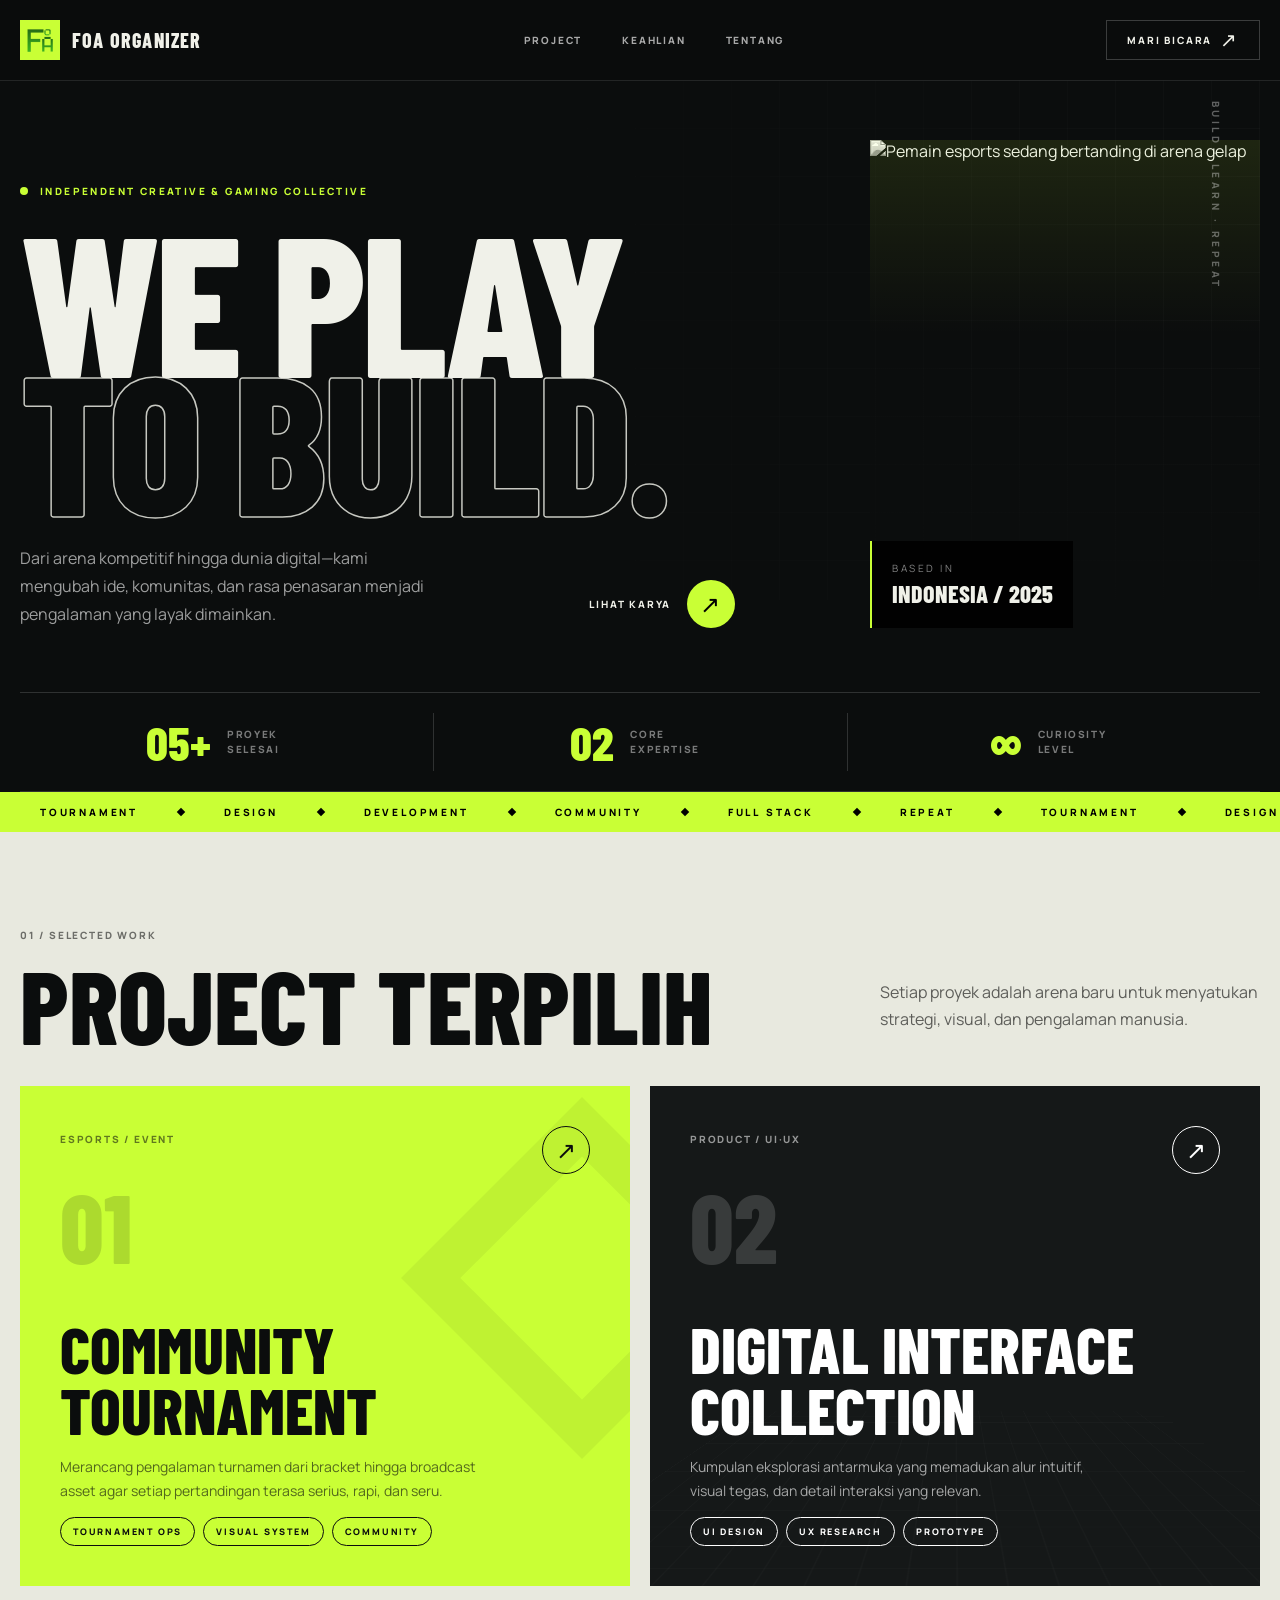
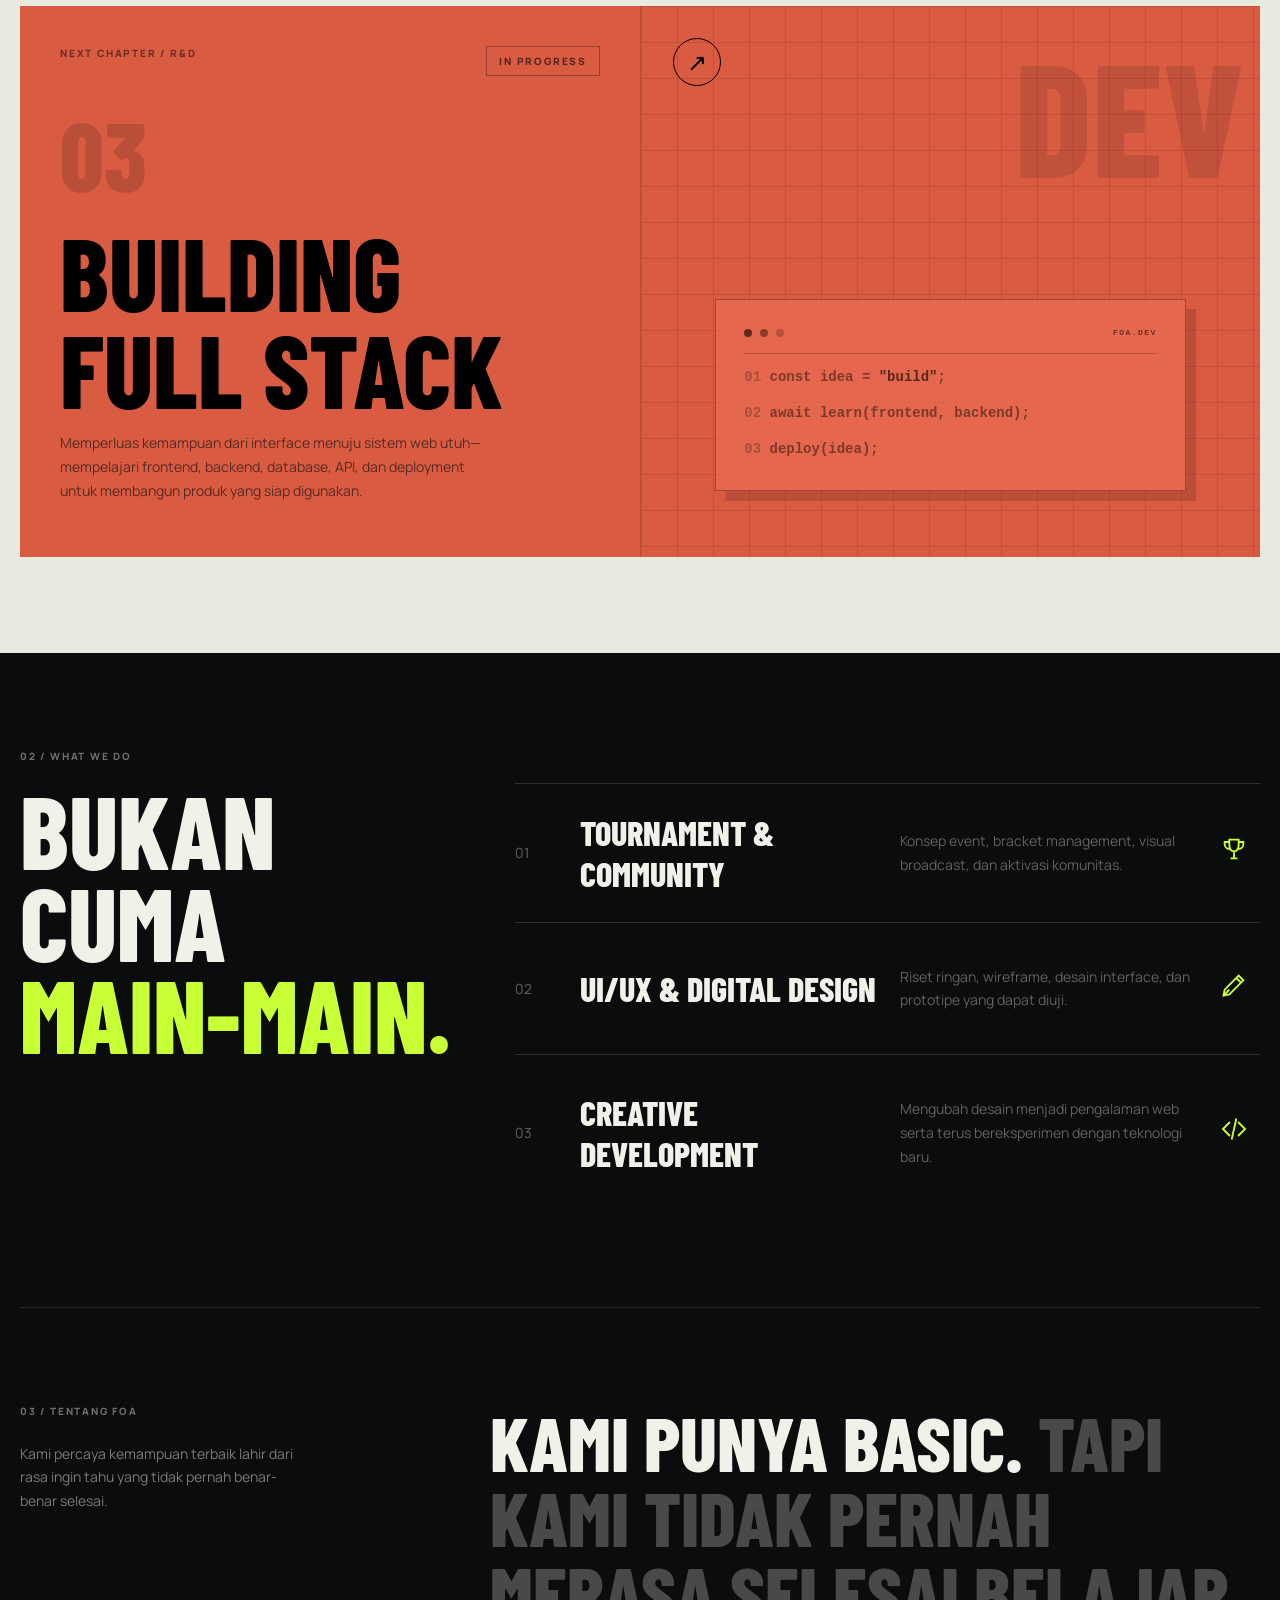
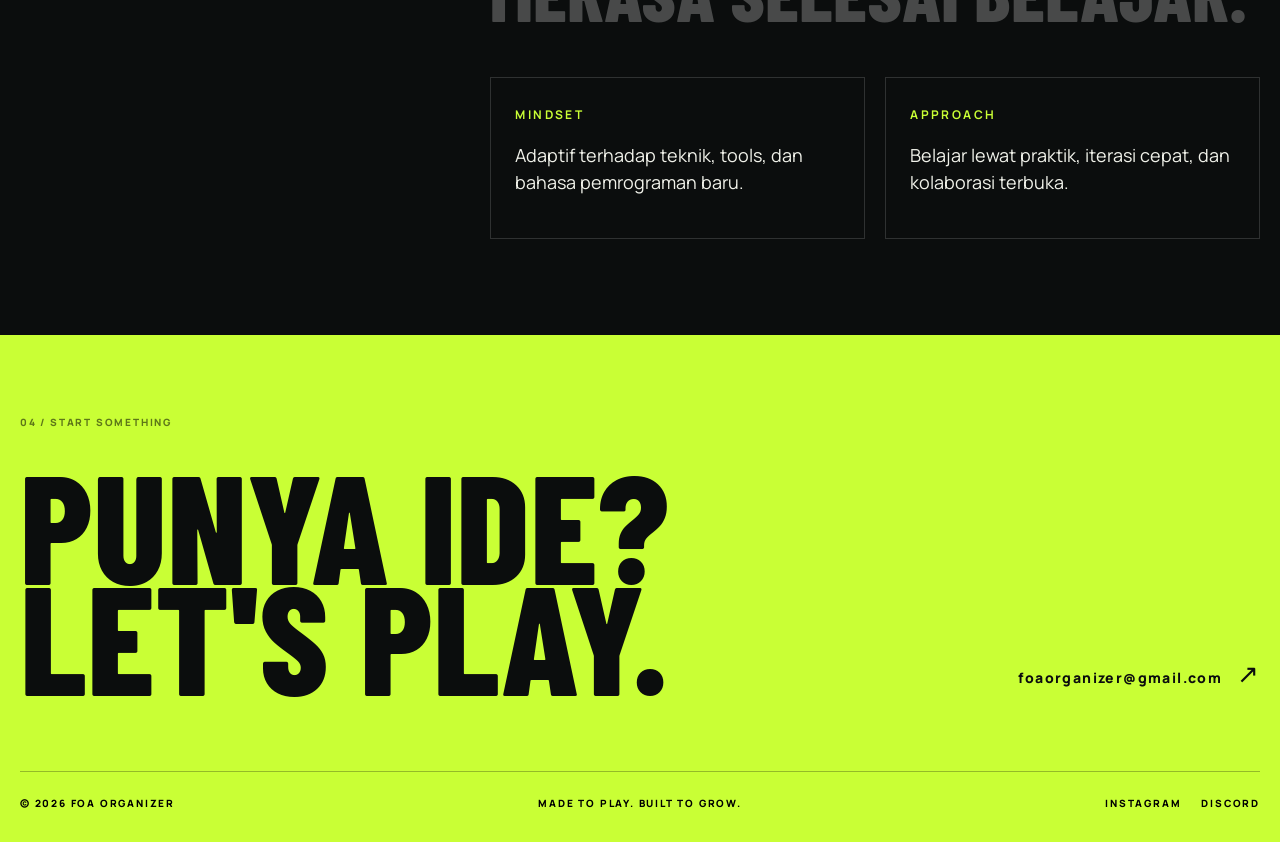
==== commit 1edc0093: "Assets Update & Link to Project" ====
--- a/portofolio/index.html
+++ b/portofolio/index.html
@@ -21,7 +21,8 @@
       <header class="site-header">
         <div class="container header-inner">
           <a href="#" class="brand" aria-label="FOA Organizer">
-            <span class="brand-mark">F/O</span>
+            <span class="brand-mark">
+            <img src="assets/LogoNBG.png" alt="FOA Organizer" /> </span>
             <span class="display-font brand-name">FOA ORGANIZER</span>
           </a>
           <nav class="desktop-nav" aria-label="Navigasi utama">
@@ -92,7 +93,7 @@
           </div>
           <div class="stats">
             <div>
-              <strong class="display-font">03+</strong
+              <strong class="display-font">05+</strong
               ><span>Proyek selesai</span>
             </div>
             <div>
@@ -106,20 +107,27 @@
           </div>
         </section>
 
-        <div class="ticker" aria-hidden="true">
-          <div class="ticker-track">
-            <div class="ticker-group">
-              <span>TOURNAMENT</span><i></i><span>DESIGN</span><i></i
-              ><span>DEVELOPMENT</span><i></i> <span>COMMUNITY</span><i></i
-              ><span>FULL STACK</span><i></i><span>REPEAT</span><i></i>
-            </div>
-            <div class="ticker-group">
-              <span>TOURNAMENT</span><i></i><span>DESIGN</span><i></i
-              ><span>DEVELOPMENT</span><i></i> <span>COMMUNITY</span><i></i
-              ><span>FULL STACK</span><i></i><span>REPEAT</span><i></i>
-            </div>
-          </div>
-        </div>
+        <section class="ticker-section">
+          <div class="ticker" aria-hidden="true">
+            <div class="ticker-track">
+              <div class="ticker-group">
+                <span>TOURNAMENT</span><i></i>
+                <span>DESIGN</span><i></i>
+                <span>DEVELOPMENT</span><i></i>
+                <span>COMMUNITY</span><i></i>
+                <span>FULL STACK</span><i></i>
+                <span>REPEAT</span><i></i>
+              </div>
+              <div class="ticker-group">
+                <span>TOURNAMENT</span><i></i>
+                <span>DESIGN</span><i></i>
+                <span>DEVELOPMENT</span><i></i>
+                <span>COMMUNITY</span><i></i>
+                <span>FULL STACK</span><i></i>
+                <span>REPEAT</span><i></i>
+              </div>
+            </div>
+          </div>
 
         <section id="project" class="projects section-light">
           <div class="container">
@@ -144,7 +152,7 @@
                   <span class="card-arrow">↗</span>
                 </div>
                 <div>
-                  <h3 class="display-font">Valorant Community Tournament</h3>
+                  <h3 class="display-font">Community Tournament</h3>
                   <p>
                     Merancang pengalaman turnamen dari bracket hingga broadcast
                     asset agar setiap pertandingan terasa serius, rapi, dan
--- a/portofolio/styles.css
+++ b/portofolio/styles.css
@@ -44,15 +44,20 @@
   gap: 12px;
 }
 .brand-mark {
-  display: grid;
+ display: grid;
   place-items: center;
   width: 40px;
   height: 40px;
   background: #c9ff35;
-  color: #0b0d0d;
-  font-size: 14px;
-  font-weight: 900;
-}
+}
+
+.brand-mark img {
+  display: block;
+  width: 100%;
+  height: 100%;
+  object-fit: contain;
+}
+
 .brand-name {
   font-size: 20px;
   letter-spacing: 0.06em;
@@ -111,6 +116,7 @@
 .arrow-icon {
   font-size: 20px;
   line-height: 10px;
+  transition: 0.3s;
 }
 .menu-toggle {
   display: none;
@@ -337,12 +343,15 @@
 .ticker-track {
   display: flex;
   width: max-content;
-  animation: ticker 24s linear infinite;
+  will-change: transform;
+  animation: ticker 20s linear infinite;
 }
 .ticker-group {
   display: flex;
   flex-shrink: 0;
   align-items: center;
+  min-width: max-content;
+  white-space: nowrap;
 }
 .ticker-group span {
   padding: 0 40px;
@@ -871,79 +880,454 @@
   font-synthesis: none;
 }
 
-* { box-sizing: border-box; }
-html { scroll-behavior: smooth; }
-body { margin: 0; min-width: 320px; background: #0b0d0d; }
-a { color: inherit; text-decoration: none; }
-button { font: inherit; }
-.archive-container { width: min(100% - 40px, 1312px); margin-inline: auto; }
-.archive-display-font { font-family: "Barlow Condensed", sans-serif; font-weight: 800; text-transform: uppercase; }
-.archive-site-header { border-bottom: 1px solid #ffffff1a; }
-.archive-header-inner { height: 80px; display: flex; align-items: center; justify-content: space-between; }
-.archive-brand { display: flex; align-items: center; gap: 12px; }
-.archive-brand-mark { display: grid; place-items: center; width: 40px; height: 40px; background: #c9ff35; color: #000; font-size: 14px; font-weight: 900; transition: transform .2s ease; }
-.archive-brand:hover .archive-brand-mark { transform: rotate(-6deg); }
-.archive-brand-name { font-size: 20px; letter-spacing: .06em; }
-.archive-start-link, .archive-email-link { display: flex; align-items: center; gap: 12px; font-size: 10px; font-weight: 800; letter-spacing: .18em; text-transform: uppercase; }
-.archive-round-arrow { display: grid; place-items: center; border-radius: 50%; background: #c9ff35; color: #000; font-size: 24px; transition: transform .3s ease; }
-.archive-small-arrow { width: 40px; height: 40px; border: 1px solid #ffffff33; background: transparent; color: #fff; font-size: 18px; }
-.archive-start-link:hover .archive-small-arrow { border-color: #c9ff35; background: #c9ff35; color: #000; transform: rotate(45deg); }
-.archive-hero { position: relative; overflow: hidden; border-bottom: 1px solid #ffffff1a; padding: 80px 0 112px; }
-.archive-hero-grid, .art-grid { background-image: linear-gradient(#ffffff12 1px, transparent 1px), linear-gradient(90deg, #ffffff12 1px, transparent 1px); background-size: 48px 48px; }
-.archive-hero-grid { position: absolute; inset: 0 0 0 33%; opacity: .25; mask-image: linear-gradient(to left, #000, transparent); }
-.archive-hero-content { position: relative; }
-.archive-eyebrow, .archive-section-kicker, .project-meta, .project-tags, .category-label, .view-project { font-size: 10px; font-weight: 800; letter-spacing: .2em; text-transform: uppercase; }
-.archive-eyebrow { display: flex; align-items: center; gap: 12px; color: #c9ff35; }
-.archive-status-dot { width: 6px; height: 6px; background: #c9ff35; }
-.archive-title { max-width: 1000px; margin: 32px 0 0; font-size: clamp(76px, 13vw, 176px); line-height: .72; letter-spacing: -.02em; }
-.archive-outline-text { color: transparent; -webkit-text-stroke: 1.5px #f0f1e9d1; }
-.archive-intro { display: flex; align-items: end; justify-content: space-between; gap: 32px; margin-top: 64px; padding-top: 24px; border-top: 1px solid #ffffff26; }
-.archive-intro p { max-width: 520px; margin: 0; color: #ffffff80; font-size: 14px; line-height: 1.8; }
-.project-count { color: #c9ff35; font-size: 40px; white-space: nowrap; }
-.archive-section { padding: 64px 0 96px; }
-.filter-bar { display: flex; align-items: center; justify-content: space-between; gap: 24px; margin-bottom: 48px; padding-bottom: 24px; border-bottom: 1px solid #ffffff26; }
-.archive-section-kicker { margin: 0; color: #ffffff66; }
-.filter-buttons { display: flex; flex-wrap: wrap; gap: 8px; }
-.filter-button { padding: 9px 16px; border: 1px solid #ffffff26; background: transparent; color: #ffffff8c; cursor: pointer; font-size: 9px; font-weight: 900; letter-spacing: .15em; text-transform: uppercase; transition: color .2s ease, border-color .2s ease, background .2s ease; }
-.filter-button:hover { border-color: #fff6; color: #fff; }
-.filter-button.is-active { border-color: #c9ff35; background: #c9ff35; color: #000; }
-.project-list { display: grid; grid-template-columns: repeat(2, minmax(0, 1fr)); gap: 56px 24px; }
-.project-entry { display: block; min-width: 0; }
-.project-entry.is-featured { grid-column: 1 / -1; }
-.project-cover { position: relative; overflow: hidden; aspect-ratio: 4 / 3; border: 1px solid #ffffff1a; }
-.is-featured .project-cover { aspect-ratio: 16 / 8; }
-.project-cover img { display: block; width: 100%; height: 100%; object-fit: cover; transition: transform .7s ease; }
-.project-entry:hover .project-cover img { transform: scale(1.05); }
-.project-cover::after { content: ""; position: absolute; inset: 0; background: linear-gradient(to top, #0009, transparent 60%); pointer-events: none; }
-.category-label { position: absolute; z-index: 1; top: 20px; left: 20px; padding: 7px 12px; border: 1px solid #ffffff40; background: #0009; backdrop-filter: blur(8px); font-size: 8px; }
-.view-project { position: absolute; z-index: 1; right: 20px; bottom: 20px; padding: 10px 12px; background: #c9ff35; color: #000; font-size: 8px; opacity: 0; transition: opacity .3s ease; }
-.project-entry:hover .view-project { opacity: 1; }
-.project-details { display: flex; align-items: flex-start; gap: 20px; margin-top: 20px; padding-top: 20px; border-top: 1px solid #ffffff26; }
-.archive-project-number { color: #c9ff35; font: 10px monospace; }
-.project-meta { margin: 0; color: #ffffff66; font-size: 9px; }
-.project-title { margin: 8px 0 0; font-size: clamp(30px, 4vw, 48px); line-height: .95; }
-.project-summary { max-width: 560px; margin: 12px 0 0; color: #ffffff73; font-size: 14px; line-height: 1.7; }
-.project-tags { display: flex; flex-wrap: wrap; gap: 8px; margin-top: 16px; }
-.project-tags span { padding: 6px 10px; border: 1px solid #ffffff26; color: #ffffff73; font-size: 8px; letter-spacing: .12em; }
-.project-arrow { display: grid; flex: 0 0 auto; place-items: center; width: 44px; height: 44px; margin-left: auto; border: 1px solid #ffffff33; border-radius: 50%; font-size: 22px; transition: transform .3s ease, background .3s ease, color .3s ease; }
-.project-entry:hover .project-arrow { border-color: #c9ff35; background: #c9ff35; color: #000; transform: rotate(45deg); }
-.cta-section, .archive-footer { background: #c9ff35; color: #000; }
-.cta-section { padding: 80px 0; }
-.dark-muted { color: #0008; }
-.cta-inner { display: flex; align-items: end; justify-content: space-between; gap: 40px; }
-.cta-title { margin: 20px 0 0; font-size: clamp(72px, 12vw, 168px); line-height: .72; }
-.archive-email-link { padding-bottom: 12px; border-bottom: 2px solid #000; }
-.archive-email-link span { font-size: 24px; }
-.archive-footer { padding: 0 0 32px; }
-.archive-footer-inner { display: flex; justify-content: space-between; gap: 20px; padding-top: 24px; border-top: 1px solid #0004; font-size: 10px; font-weight: 800; letter-spacing: .16em; text-transform: uppercase; }
-.archive-footer-inner a:hover { text-decoration: underline; }
+button {
+  font: inherit;
+}
+
+.archive-container {
+  width: min(100% - 40px, 1312px);
+  margin-inline: auto;
+}
+
+.archive-display-font {
+  font-family: "Barlow Condensed", sans-serif;
+  font-weight: 800;
+  text-transform: uppercase;
+}
+
+.archive-site-header {
+  border-bottom: 1px solid #ffffff1a;
+}
+
+.archive-header-inner {
+  display: flex;
+  align-items: center;
+  justify-content: space-between;
+  height: 80px;
+}
+
+.archive-brand {
+  display: flex;
+  align-items: center;
+  gap: 12px;
+}
+
+.archive-brand-mark {
+  display: grid;
+  place-items: center;
+  width: 40px;
+  height: 40px;
+  background: #c9ff35;
+  color: #000;
+  font-size: 14px;
+  font-weight: 900;
+  transition: transform 0.2s ease;
+}
+
+.archive-brand:hover .archive-brand-mark {
+  transform: rotate(-6deg);
+}
+
+.archive-brand-name {
+  font-size: 20px;
+  letter-spacing: 0.06em;
+}
+
+.archive-start-link,
+.archive-email-link {
+  display: flex;
+  align-items: center;
+  gap: 12px;
+  font-size: 10px;
+  font-weight: 800;
+  letter-spacing: 0.18em;
+  text-transform: uppercase;
+}
+
+.archive-round-arrow {
+  display: grid;
+  place-items: center;
+  border-radius: 50%;
+  background: #c9ff35;
+  color: #000;
+  font-size: 24px;
+  transition: transform 0.3s ease;
+}
+
+.archive-small-arrow {
+  width: 40px;
+  height: 40px;
+  border: 1px solid #ffffff33;
+  background: transparent;
+  color: #fff;
+  font-size: 18px;
+}
+
+.archive-start-link:hover .archive-small-arrow {
+  border-color: #c9ff35;
+  background: #c9ff35;
+  color: #000;
+  transform: rotate(45deg);
+}
+
+.archive-hero {
+  position: relative;
+  overflow: hidden;
+  padding: 80px 0 112px;
+  border-bottom: 1px solid #ffffff1a;
+}
+
+.archive-hero-grid,
+.art-grid {
+  background-image:
+    linear-gradient(#ffffff12 1px, transparent 1px),
+    linear-gradient(90deg, #ffffff12 1px, transparent 1px);
+  background-size: 48px 48px;
+}
+
+.archive-hero-grid {
+  position: absolute;
+  inset: 0 0 0 33%;
+  opacity: 0.25;
+  mask-image: linear-gradient(to left, #000, transparent);
+}
+
+.archive-hero-content {
+  position: relative;
+}
+
+.archive-eyebrow,
+.archive-section-kicker,
+.project-meta,
+.project-tags,
+.category-label,
+.view-project {
+  font-size: 10px;
+  font-weight: 800;
+  letter-spacing: 0.2em;
+  text-transform: uppercase;
+}
+
+.archive-eyebrow {
+  display: flex;
+  align-items: center;
+  gap: 12px;
+  color: #c9ff35;
+}
+
+.archive-status-dot {
+  width: 6px;
+  height: 6px;
+  background: #c9ff35;
+}
+
+.archive-title {
+  max-width: 1000px;
+  margin: 32px 0 0;
+  font-size: clamp(76px, 13vw, 176px);
+  line-height: 0.72;
+  letter-spacing: -0.02em;
+}
+
+.archive-outline-text {
+  color: transparent;
+  -webkit-text-stroke: 1.5px #f0f1e9d1;
+}
+
+.archive-intro {
+  display: flex;
+  align-items: end;
+  justify-content: space-between;
+  gap: 32px;
+  margin-top: 64px;
+  padding-top: 24px;
+  border-top: 1px solid #ffffff26;
+}
+
+.archive-intro p {
+  max-width: 520px;
+  margin: 0;
+  color: #ffffff80;
+  font-size: 14px;
+  line-height: 1.8;
+}
+
+.project-count {
+  color: #c9ff35;
+  font-size: 40px;
+  white-space: nowrap;
+}
+
+.archive-section {
+  padding: 64px 0 96px;
+}
+
+.filter-bar {
+  display: flex;
+  align-items: center;
+  justify-content: space-between;
+  gap: 24px;
+  margin-bottom: 48px;
+  padding-bottom: 24px;
+  border-bottom: 1px solid #ffffff26;
+}
+
+.archive-section-kicker {
+  margin: 0;
+  color: #ffffff66;
+}
+
+.filter-group {
+  display: flex;
+  align-items: center;
+  gap: 12px;
+}
+
+.filter-buttons {
+  display: flex;
+  flex-wrap: wrap;
+  gap: 8px;
+}
+
+.filter-label,
+.filter-button {
+  font-size: 9px;
+  font-weight: 900;
+  letter-spacing: 0.15em;
+  text-transform: uppercase;
+}
+
+.filter-label {
+  padding: 9px 12px;
+  border: 1px solid #ffffff26;
+  color: #ffffff66;
+  white-space: nowrap;
+}
+
+.filter-button {
+  padding: 9px 16px;
+  border: 1px solid #ffffff26;
+  background: transparent;
+  color: #ffffff8c;
+  cursor: pointer;
+  transition:
+    color 0.2s ease,
+    border-color 0.2s ease,
+    background 0.2s ease;
+}
+
+.filter-button:hover {
+  border-color: #fff6;
+  color: #fff;
+}
+
+.filter-button.is-active {
+  border-color: #c9ff35;
+  background: #c9ff35;
+  color: #000;
+}
+
+.project-list {
+  display: grid;
+  grid-template-columns: repeat(2, minmax(0, 1fr));
+  gap: 56px 24px;
+}
+
+.project-entry {
+  display: block;
+  min-width: 0;
+}
+
+.project-cover {
+  position: relative;
+  overflow: hidden;
+  aspect-ratio: 4 / 3;
+  border: 1px solid #ffffff1a;
+}
+
+.project-cover img {
+  display: block;
+  width: 100%;
+  height: 100%;
+  object-fit: cover;
+  transition: transform 0.7s ease;
+}
+
+.project-entry:hover .project-cover img,
+.project-entry:focus-within .project-cover img {
+  transform: scale(1.05);
+}
+
+.project-cover::after {
+  content: "";
+  position: absolute;
+  inset: 0;
+  background: linear-gradient(to top, #0009, transparent 60%);
+  pointer-events: none;
+}
+
+.category-label {
+  position: absolute;
+  z-index: 1;
+  top: 20px;
+  left: 20px;
+  padding: 7px 12px;
+  border: 1px solid #ffffff40;
+  background: #0009;
+  backdrop-filter: blur(8px);
+  font-size: 8px;
+}
+
+.view-project {
+  position: absolute;
+  z-index: 1;
+  right: 20px;
+  bottom: 20px;
+  padding: 10px 12px;
+  background: #c9ff35;
+  color: #000;
+  font-size: 8px;
+  opacity: 0;
+  transition: opacity 0.3s ease;
+}
+
+.project-entry:hover .view-project {
+  opacity: 1;
+}
+
+.project-details {
+  display: flex;
+  align-items: flex-start;
+  gap: 20px;
+  margin-top: 20px;
+  padding-top: 20px;
+  border-top: 1px solid #ffffff26;
+}
+
+.archive-project-number {
+  color: #c9ff35;
+  font: 10px monospace;
+}
+
+.project-meta {
+  margin: 0;
+  color: #ffffff66;
+  font-size: 9px;
+}
+
+.project-title {
+  margin: 8px 0 0;
+  font-size: clamp(30px, 4vw, 48px);
+  line-height: 0.95;
+}
+
+.project-summary {
+  max-width: 560px;
+  margin: 12px 0 0;
+  color: #ffffff73;
+  font-size: 14px;
+  line-height: 1.7;
+}
+
+.project-tags {
+  display: flex;
+  flex-wrap: wrap;
+  gap: 8px;
+  margin-top: 16px;
+}
+
+.project-tags span {
+  padding: 6px 10px;
+  border: 1px solid #ffffff26;
+  color: #ffffff73;
+  font-size: 8px;
+  letter-spacing: 0.12em;
+}
+
+.project-arrow {
+  display: grid;
+  flex: 0 0 auto;
+  place-items: center;
+  width: 44px;
+  height: 44px;
+  margin-left: auto;
+  border: 1px solid #ffffff33;
+  border-radius: 50%;
+  font-size: 22px;
+  transition:
+    transform 0.3s ease,
+    background 0.3s ease,
+    color 0.3s ease;
+}
+
+.project-entry:hover .project-arrow {
+  border-color: #c9ff35;
+  background: #c9ff35;
+  color: #000;
+  transform: rotate(45deg);
+}
+
+.cta-section,
+.archive-footer {
+  background: #c9ff35;
+  color: #000;
+}
+
+.cta-section {
+  padding: 80px 0;
+}
+
+.dark-muted {
+  color: #0008;
+}
+
+.cta-inner {
+  display: flex;
+  align-items: end;
+  justify-content: space-between;
+  gap: 40px;
+}
+
+.cta-title {
+  margin: 20px 0 0;
+  font-size: clamp(72px, 12vw, 168px);
+  line-height: 0.72;
+}
+
+.archive-email-link {
+  padding-bottom: 12px;
+  border-bottom: 2px solid #000;
+}
+
+.archive-email-link span {
+  font-size: 24px;
+}
+
+.archive-footer {
+  padding: 0 0 32px;
+}
+
+.archive-footer-inner {
+  display: flex;
+  justify-content: space-between;
+  gap: 20px;
+  padding-top: 24px;
+  border-top: 1px solid #0004;
+  font-size: 10px;
+  font-weight: 800;
+  letter-spacing: 0.16em;
+  text-transform: uppercase;
+}
+
+.archive-footer-inner a:hover {
+  text-decoration: underline;
+}
 
 @media (max-width: 800px) {
   .archive-hero { padding-top: 64px; }
   .archive-intro, .cta-inner { display: block; }
   .project-count, .archive-email-link { display: inline-flex; margin-top: 28px; }
   .project-list { grid-template-columns: 1fr; }
-  .is-featured .project-cover { aspect-ratio: 4 / 3; }
 }
 @media (max-width: 520px) {
   .archive-container { width: min(100% - 32px, 640px); }
@@ -952,7 +1336,8 @@
   .archive-small-arrow { width: 34px; height: 34px; }
   .archive-title { font-size: 72px; }
   .filter-bar { display: block; }
-  .filter-buttons { margin-top: 20px; }
+  .filter-group { margin-top: 20px; }
+  .filter-buttons { margin-top: 8px; }
   .project-details { gap: 12px; }
   .project-title { font-size: 36px; }
   .archive-footer-inner { font-size: 9px; }
